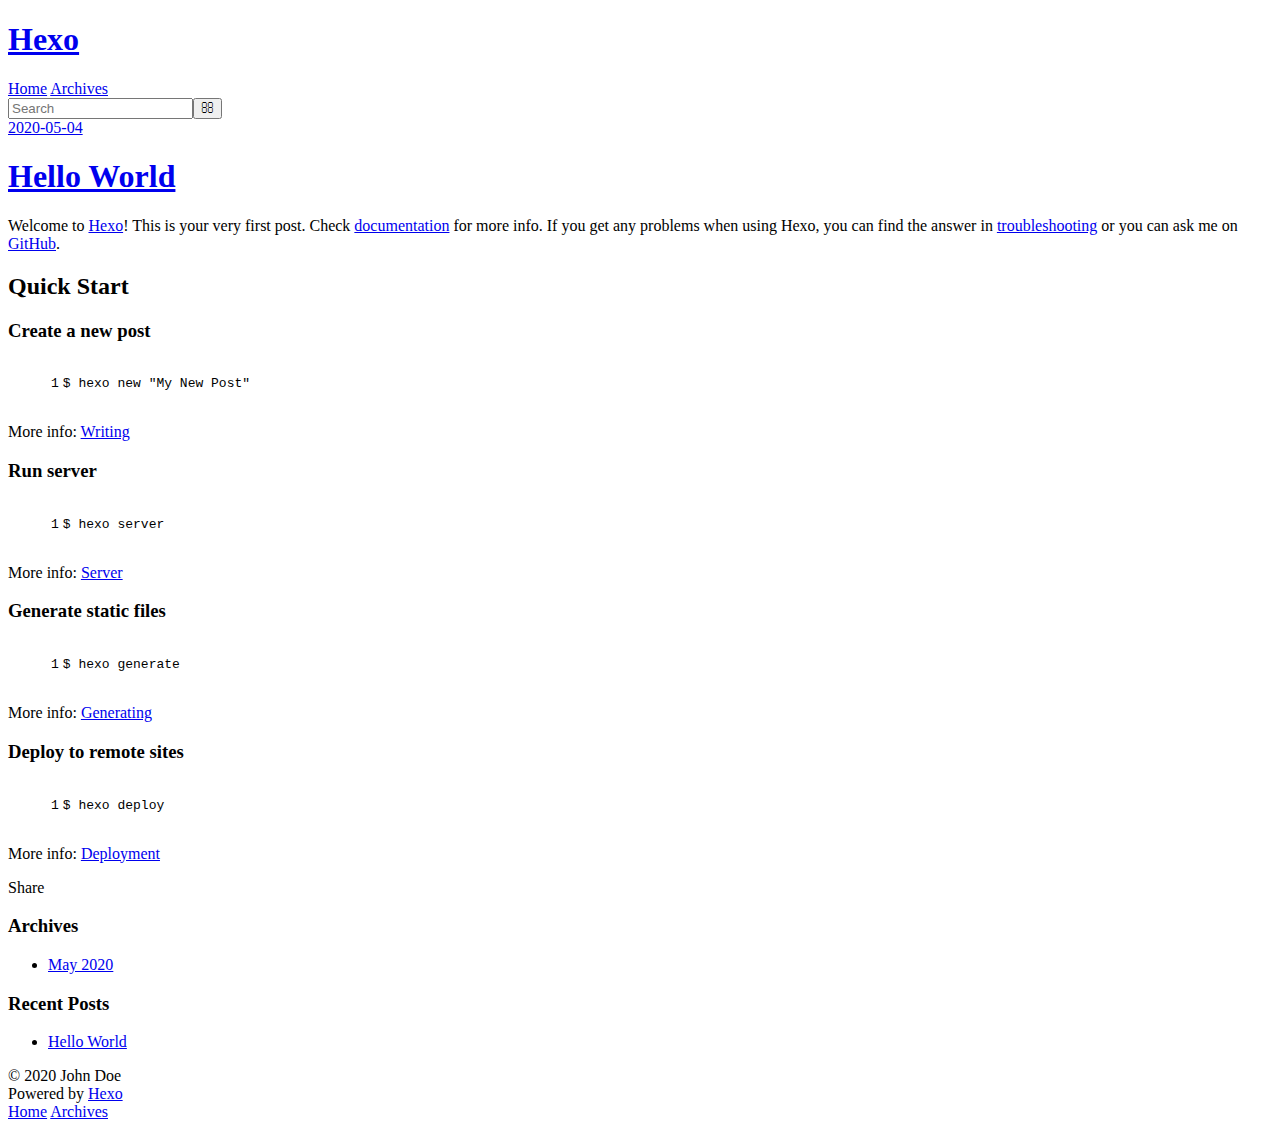
==== index.html @ 608beea0 "Site updated: 2020-05-06 12:07:20" ====
<!DOCTYPE html>
<html>
<head>
  <meta charset="utf-8">
  

  
  <title>Hexo</title>
  <meta name="viewport" content="width=device-width, initial-scale=1, maximum-scale=1">
  <meta property="og:type" content="website">
<meta property="og:title" content="Hexo">
<meta property="og:url" content="https://41089a003.github.io/index.html">
<meta property="og:site_name" content="Hexo">
<meta property="og:locale" content="en_US">
<meta property="article:author" content="John Doe">
<meta name="twitter:card" content="summary">
  
    <link rel="alternate" href="/41089a003.github.io/atom.xml" title="Hexo" type="application/atom+xml">
  
  
    <link rel="icon" href="/favicon.png">
  
  
    <link href="//fonts.googleapis.com/css?family=Source+Code+Pro" rel="stylesheet" type="text/css">
  
  
<link rel="stylesheet" href="/41089a003.github.io/css/style.css">

<meta name="generator" content="Hexo 4.2.0"></head>

<body>
  <div id="container">
    <div id="wrap">
      <header id="header">
  <div id="banner"></div>
  <div id="header-outer" class="outer">
    <div id="header-title" class="inner">
      <h1 id="logo-wrap">
        <a href="/41089a003.github.io/" id="logo">Hexo</a>
      </h1>
      
    </div>
    <div id="header-inner" class="inner">
      <nav id="main-nav">
        <a id="main-nav-toggle" class="nav-icon"></a>
        
          <a class="main-nav-link" href="/41089a003.github.io/">Home</a>
        
          <a class="main-nav-link" href="/41089a003.github.io/archives">Archives</a>
        
      </nav>
      <nav id="sub-nav">
        
          <a id="nav-rss-link" class="nav-icon" href="/41089a003.github.io/atom.xml" title="RSS Feed"></a>
        
        <a id="nav-search-btn" class="nav-icon" title="Search"></a>
      </nav>
      <div id="search-form-wrap">
        <form action="//google.com/search" method="get" accept-charset="UTF-8" class="search-form"><input type="search" name="q" class="search-form-input" placeholder="Search"><button type="submit" class="search-form-submit">&#xF002;</button><input type="hidden" name="sitesearch" value="https://41089a003.github.io"></form>
      </div>
    </div>
  </div>
</header>
      <div class="outer">
        <section id="main">
  
    <article id="post-hello-world" class="article article-type-post" itemscope itemprop="blogPost">
  <div class="article-meta">
    <a href="/41089a003.github.io/2020/05/04/hello-world/" class="article-date">
  <time datetime="2020-05-04T12:19:48.802Z" itemprop="datePublished">2020-05-04</time>
</a>
    
  </div>
  <div class="article-inner">
    
    
      <header class="article-header">
        
  
    <h1 itemprop="name">
      <a class="article-title" href="/41089a003.github.io/2020/05/04/hello-world/">Hello World</a>
    </h1>
  

      </header>
    
    <div class="article-entry" itemprop="articleBody">
      
        <p>Welcome to <a href="https://hexo.io/" target="_blank" rel="noopener">Hexo</a>! This is your very first post. Check <a href="https://hexo.io/docs/" target="_blank" rel="noopener">documentation</a> for more info. If you get any problems when using Hexo, you can find the answer in <a href="https://hexo.io/docs/troubleshooting.html" target="_blank" rel="noopener">troubleshooting</a> or you can ask me on <a href="https://github.com/hexojs/hexo/issues" target="_blank" rel="noopener">GitHub</a>.</p>
<h2 id="Quick-Start"><a href="#Quick-Start" class="headerlink" title="Quick Start"></a>Quick Start</h2><h3 id="Create-a-new-post"><a href="#Create-a-new-post" class="headerlink" title="Create a new post"></a>Create a new post</h3><figure class="highlight bash"><table><tr><td class="gutter"><pre><span class="line">1</span><br></pre></td><td class="code"><pre><span class="line">$ hexo new <span class="string">"My New Post"</span></span><br></pre></td></tr></table></figure>

<p>More info: <a href="https://hexo.io/docs/writing.html" target="_blank" rel="noopener">Writing</a></p>
<h3 id="Run-server"><a href="#Run-server" class="headerlink" title="Run server"></a>Run server</h3><figure class="highlight bash"><table><tr><td class="gutter"><pre><span class="line">1</span><br></pre></td><td class="code"><pre><span class="line">$ hexo server</span><br></pre></td></tr></table></figure>

<p>More info: <a href="https://hexo.io/docs/server.html" target="_blank" rel="noopener">Server</a></p>
<h3 id="Generate-static-files"><a href="#Generate-static-files" class="headerlink" title="Generate static files"></a>Generate static files</h3><figure class="highlight bash"><table><tr><td class="gutter"><pre><span class="line">1</span><br></pre></td><td class="code"><pre><span class="line">$ hexo generate</span><br></pre></td></tr></table></figure>

<p>More info: <a href="https://hexo.io/docs/generating.html" target="_blank" rel="noopener">Generating</a></p>
<h3 id="Deploy-to-remote-sites"><a href="#Deploy-to-remote-sites" class="headerlink" title="Deploy to remote sites"></a>Deploy to remote sites</h3><figure class="highlight bash"><table><tr><td class="gutter"><pre><span class="line">1</span><br></pre></td><td class="code"><pre><span class="line">$ hexo deploy</span><br></pre></td></tr></table></figure>

<p>More info: <a href="https://hexo.io/docs/one-command-deployment.html" target="_blank" rel="noopener">Deployment</a></p>

      
    </div>
    <footer class="article-footer">
      <a data-url="https://41089a003.github.io/2020/05/04/hello-world/" data-id="ck9sh13pc00006g3i4zrj9986" class="article-share-link">Share</a>
      
      
    </footer>
  </div>
  
</article>


  


</section>
        
          <aside id="sidebar">
  
    

  
    

  
    
  
    
  <div class="widget-wrap">
    <h3 class="widget-title">Archives</h3>
    <div class="widget">
      <ul class="archive-list"><li class="archive-list-item"><a class="archive-list-link" href="/41089a003.github.io/archives/2020/05/">May 2020</a></li></ul>
    </div>
  </div>


  
    
  <div class="widget-wrap">
    <h3 class="widget-title">Recent Posts</h3>
    <div class="widget">
      <ul>
        
          <li>
            <a href="/41089a003.github.io/2020/05/04/hello-world/">Hello World</a>
          </li>
        
      </ul>
    </div>
  </div>

  
</aside>
        
      </div>
      <footer id="footer">
  
  <div class="outer">
    <div id="footer-info" class="inner">
      &copy; 2020 John Doe<br>
      Powered by <a href="http://hexo.io/" target="_blank">Hexo</a>
    </div>
  </div>
</footer>
    </div>
    <nav id="mobile-nav">
  
    <a href="/41089a003.github.io/" class="mobile-nav-link">Home</a>
  
    <a href="/41089a003.github.io/archives" class="mobile-nav-link">Archives</a>
  
</nav>
    

<script src="//ajax.googleapis.com/ajax/libs/jquery/2.0.3/jquery.min.js"></script>


  
<link rel="stylesheet" href="/41089a003.github.io/fancybox/jquery.fancybox.css">

  
<script src="/41089a003.github.io/fancybox/jquery.fancybox.pack.js"></script>




<script src="/41089a003.github.io/js/script.js"></script>




  </div>
</body>
</html>
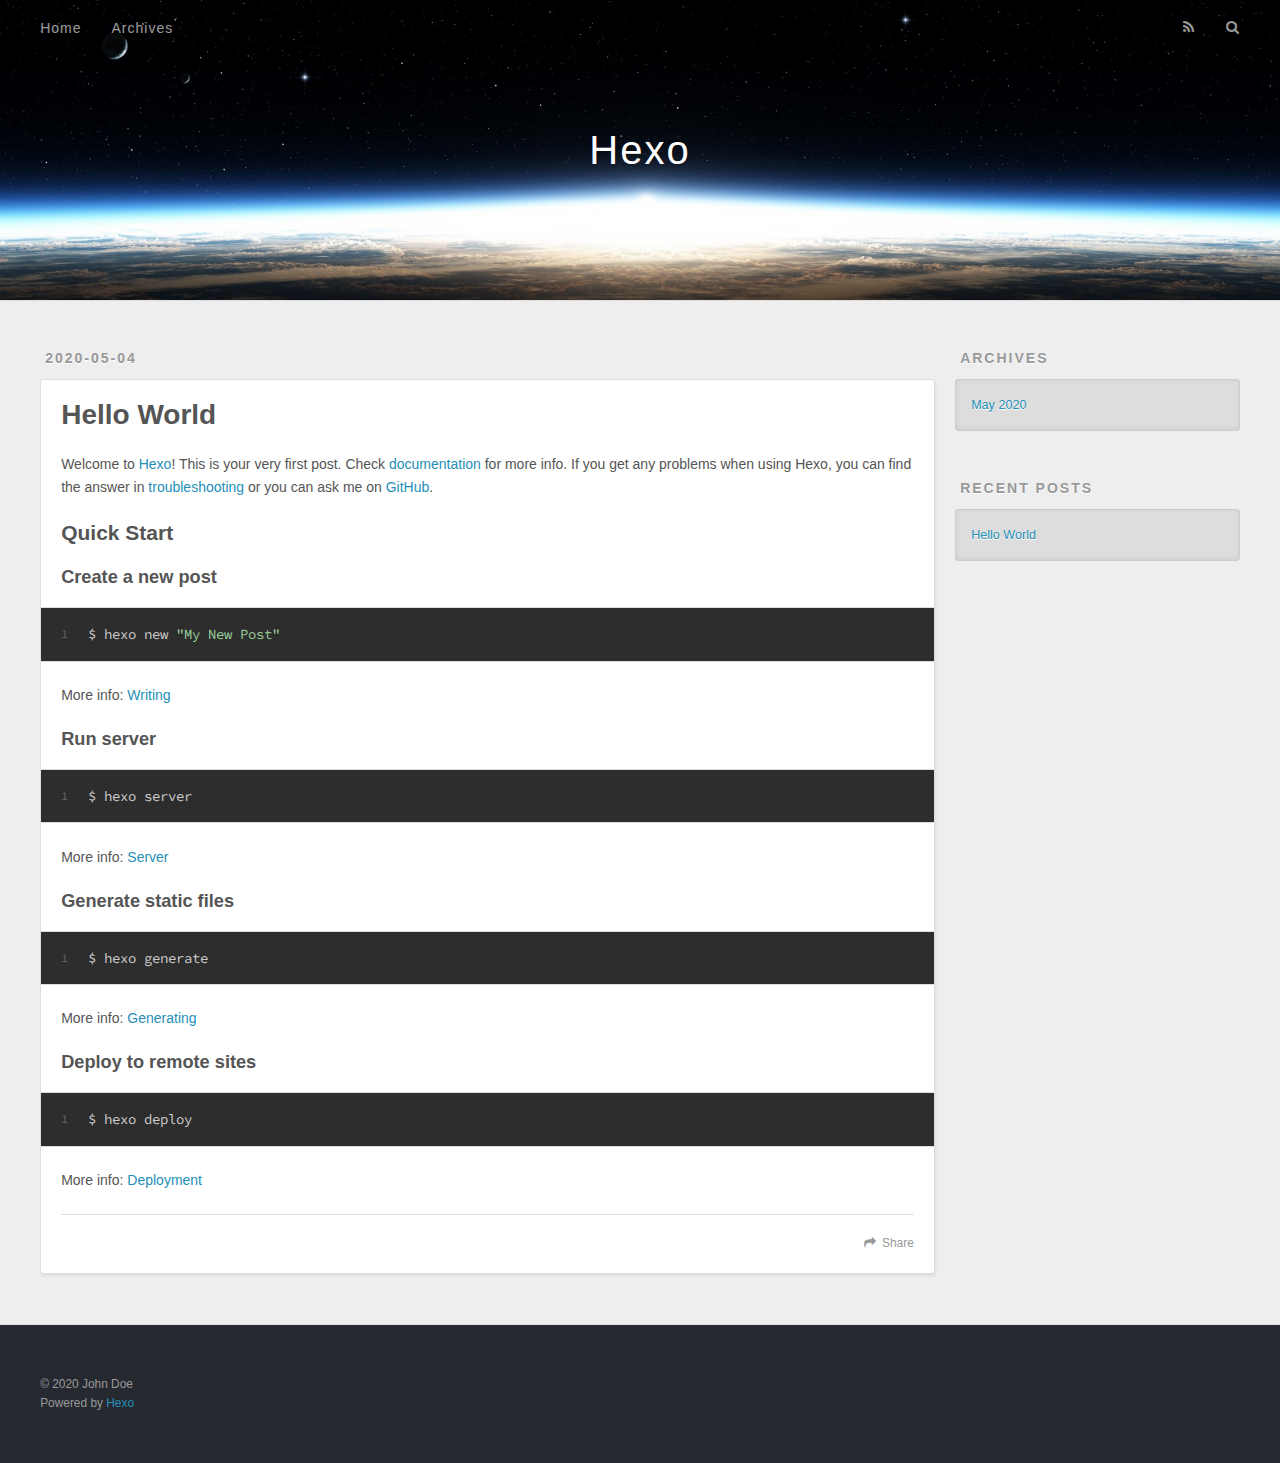
==== commit bdbd4011: "Site updated: 2020-05-06 16:25:17" ====
--- a/index.html
+++ b/index.html
@@ -9,13 +9,13 @@
   <meta name="viewport" content="width=device-width, initial-scale=1, maximum-scale=1">
   <meta property="og:type" content="website">
 <meta property="og:title" content="Hexo">
-<meta property="og:url" content="https://41089a003.github.io/index.html">
+<meta property="og:url" content="https://github.com/41089a003/41089a003.github.io/index.html">
 <meta property="og:site_name" content="Hexo">
 <meta property="og:locale" content="en_US">
 <meta property="article:author" content="John Doe">
 <meta name="twitter:card" content="summary">
   
-    <link rel="alternate" href="/41089a003.github.io/atom.xml" title="Hexo" type="application/atom+xml">
+    <link rel="alternate" href="/atom.xml" title="Hexo" type="application/atom+xml">
   
   
     <link rel="icon" href="/favicon.png">
@@ -24,7 +24,7 @@
     <link href="//fonts.googleapis.com/css?family=Source+Code+Pro" rel="stylesheet" type="text/css">
   
   
-<link rel="stylesheet" href="/41089a003.github.io/css/style.css">
+<link rel="stylesheet" href="/css/style.css">
 
 <meta name="generator" content="Hexo 4.2.0"></head>
 
@@ -36,7 +36,7 @@
   <div id="header-outer" class="outer">
     <div id="header-title" class="inner">
       <h1 id="logo-wrap">
-        <a href="/41089a003.github.io/" id="logo">Hexo</a>
+        <a href="/" id="logo">Hexo</a>
       </h1>
       
     </div>
@@ -44,19 +44,19 @@
       <nav id="main-nav">
         <a id="main-nav-toggle" class="nav-icon"></a>
         
-          <a class="main-nav-link" href="/41089a003.github.io/">Home</a>
+          <a class="main-nav-link" href="/">Home</a>
         
-          <a class="main-nav-link" href="/41089a003.github.io/archives">Archives</a>
+          <a class="main-nav-link" href="/archives">Archives</a>
         
       </nav>
       <nav id="sub-nav">
         
-          <a id="nav-rss-link" class="nav-icon" href="/41089a003.github.io/atom.xml" title="RSS Feed"></a>
+          <a id="nav-rss-link" class="nav-icon" href="/atom.xml" title="RSS Feed"></a>
         
         <a id="nav-search-btn" class="nav-icon" title="Search"></a>
       </nav>
       <div id="search-form-wrap">
-        <form action="//google.com/search" method="get" accept-charset="UTF-8" class="search-form"><input type="search" name="q" class="search-form-input" placeholder="Search"><button type="submit" class="search-form-submit">&#xF002;</button><input type="hidden" name="sitesearch" value="https://41089a003.github.io"></form>
+        <form action="//google.com/search" method="get" accept-charset="UTF-8" class="search-form"><input type="search" name="q" class="search-form-input" placeholder="Search"><button type="submit" class="search-form-submit">&#xF002;</button><input type="hidden" name="sitesearch" value="https://github.com/41089a003/41089a003.github.io"></form>
       </div>
     </div>
   </div>
@@ -66,7 +66,7 @@
   
     <article id="post-hello-world" class="article article-type-post" itemscope itemprop="blogPost">
   <div class="article-meta">
-    <a href="/41089a003.github.io/2020/05/04/hello-world/" class="article-date">
+    <a href="/2020/05/04/hello-world/" class="article-date">
   <time datetime="2020-05-04T12:19:48.802Z" itemprop="datePublished">2020-05-04</time>
 </a>
     
@@ -78,7 +78,7 @@
         
   
     <h1 itemprop="name">
-      <a class="article-title" href="/41089a003.github.io/2020/05/04/hello-world/">Hello World</a>
+      <a class="article-title" href="/2020/05/04/hello-world/">Hello World</a>
     </h1>
   
 
@@ -86,7 +86,7 @@
     
     <div class="article-entry" itemprop="articleBody">
       
-        <p>Welcome to <a href="https://hexo.io/" target="_blank" rel="noopener">Hexo</a>! This is your very first post. Check <a href="https://hexo.io/docs/" target="_blank" rel="noopener">documentation</a> for more info. If you get any problems when using Hexo, you can find the answer in <a href="https://hexo.io/docs/troubleshooting.html" target="_blank" rel="noopener">troubleshooting</a> or you can ask me on <a href="https://github.com/hexojs/hexo/issues" target="_blank" rel="noopener">GitHub</a>.</p>
+        <p>Welcome to <a href="https://hexo.io/" target="_blank" rel="noopener">Hexo</a>! This is your very first post. Check <a href="https://hexo.io/docs/" target="_blank" rel="noopener">documentation</a> for more info. If you get any problems when using Hexo, you can find the answer in <a href="https://hexo.io/docs/troubleshooting.html" target="_blank" rel="noopener">troubleshooting</a> or you can ask me on <a href="https://github.com/hexojs/hexo/issues">GitHub</a>.</p>
 <h2 id="Quick-Start"><a href="#Quick-Start" class="headerlink" title="Quick Start"></a>Quick Start</h2><h3 id="Create-a-new-post"><a href="#Create-a-new-post" class="headerlink" title="Create a new post"></a>Create a new post</h3><figure class="highlight bash"><table><tr><td class="gutter"><pre><span class="line">1</span><br></pre></td><td class="code"><pre><span class="line">$ hexo new <span class="string">"My New Post"</span></span><br></pre></td></tr></table></figure>
 
 <p>More info: <a href="https://hexo.io/docs/writing.html" target="_blank" rel="noopener">Writing</a></p>
@@ -103,7 +103,7 @@
       
     </div>
     <footer class="article-footer">
-      <a data-url="https://41089a003.github.io/2020/05/04/hello-world/" data-id="ck9sh13pc00006g3i4zrj9986" class="article-share-link">Share</a>
+      <a data-url="https://github.com/41089a003/41089a003.github.io/2020/05/04/hello-world/" data-id="ck9v2tfj300008m3ihpa9cgq9" class="article-share-link">Share</a>
       
       
     </footer>
@@ -131,7 +131,7 @@
   <div class="widget-wrap">
     <h3 class="widget-title">Archives</h3>
     <div class="widget">
-      <ul class="archive-list"><li class="archive-list-item"><a class="archive-list-link" href="/41089a003.github.io/archives/2020/05/">May 2020</a></li></ul>
+      <ul class="archive-list"><li class="archive-list-item"><a class="archive-list-link" href="/archives/2020/05/">May 2020</a></li></ul>
     </div>
   </div>
 
@@ -144,7 +144,7 @@
       <ul>
         
           <li>
-            <a href="/41089a003.github.io/2020/05/04/hello-world/">Hello World</a>
+            <a href="/2020/05/04/hello-world/">Hello World</a>
           </li>
         
       </ul>
@@ -167,9 +167,9 @@
     </div>
     <nav id="mobile-nav">
   
-    <a href="/41089a003.github.io/" class="mobile-nav-link">Home</a>
+    <a href="/" class="mobile-nav-link">Home</a>
   
-    <a href="/41089a003.github.io/archives" class="mobile-nav-link">Archives</a>
+    <a href="/archives" class="mobile-nav-link">Archives</a>
   
 </nav>
     
@@ -178,15 +178,15 @@
 
 
   
-<link rel="stylesheet" href="/41089a003.github.io/fancybox/jquery.fancybox.css">
+<link rel="stylesheet" href="/fancybox/jquery.fancybox.css">
 
   
-<script src="/41089a003.github.io/fancybox/jquery.fancybox.pack.js"></script>
+<script src="/fancybox/jquery.fancybox.pack.js"></script>
 
 
 
 
-<script src="/41089a003.github.io/js/script.js"></script>
+<script src="/js/script.js"></script>
 
 
 
--- a/css/style.css
+++ b/css/style.css
@@ -0,0 +1,1374 @@
+body {
+  width: 100%;
+}
+body:before,
+body:after {
+  content: "";
+  display: table;
+}
+body:after {
+  clear: both;
+}
+html,
+body,
+div,
+span,
+applet,
+object,
+iframe,
+h1,
+h2,
+h3,
+h4,
+h5,
+h6,
+p,
+blockquote,
+pre,
+a,
+abbr,
+acronym,
+address,
+big,
+cite,
+code,
+del,
+dfn,
+em,
+img,
+ins,
+kbd,
+q,
+s,
+samp,
+small,
+strike,
+strong,
+sub,
+sup,
+tt,
+var,
+dl,
+dt,
+dd,
+ol,
+ul,
+li,
+fieldset,
+form,
+label,
+legend,
+table,
+caption,
+tbody,
+tfoot,
+thead,
+tr,
+th,
+td {
+  margin: 0;
+  padding: 0;
+  border: 0;
+  outline: 0;
+  font-weight: inherit;
+  font-style: inherit;
+  font-family: inherit;
+  font-size: 100%;
+  vertical-align: baseline;
+}
+body {
+  line-height: 1;
+  color: #000;
+  background: #fff;
+}
+ol,
+ul {
+  list-style: none;
+}
+table {
+  border-collapse: separate;
+  border-spacing: 0;
+  vertical-align: middle;
+}
+caption,
+th,
+td {
+  text-align: left;
+  font-weight: normal;
+  vertical-align: middle;
+}
+a img {
+  border: none;
+}
+input,
+button {
+  margin: 0;
+  padding: 0;
+}
+input::-moz-focus-inner,
+button::-moz-focus-inner {
+  border: 0;
+  padding: 0;
+}
+@font-face {
+  font-family: FontAwesome;
+  font-style: normal;
+  font-weight: normal;
+  src: url("fonts/fontawesome-webfont.eot?v=#4.0.3");
+  src: url("fonts/fontawesome-webfont.eot?#iefix&v=#4.0.3") format("embedded-opentype"), url("fonts/fontawesome-webfont.woff?v=#4.0.3") format("woff"), url("fonts/fontawesome-webfont.ttf?v=#4.0.3") format("truetype"), url("fonts/fontawesome-webfont.svg#fontawesomeregular?v=#4.0.3") format("svg");
+}
+html,
+body,
+#container {
+  height: 100%;
+}
+body {
+  background: #eee;
+  font: 14px -apple-system, BlinkMacSystemFont, "Segoe UI", "Roboto", "Oxygen", "Ubuntu", "Cantarell", "Fira Sans", "Droid Sans", "Helvetica Neue", sans-serif;
+  -webkit-text-size-adjust: 100%;
+}
+.outer {
+  max-width: 1220px;
+  margin: 0 auto;
+  padding: 0 20px;
+}
+.outer:before,
+.outer:after {
+  content: "";
+  display: table;
+}
+.outer:after {
+  clear: both;
+}
+.inner {
+  display: inline;
+  float: left;
+  width: 98.33333333333333%;
+  margin: 0 0.833333333333333%;
+}
+.left,
+.alignleft {
+  float: left;
+}
+.right,
+.alignright {
+  float: right;
+}
+.clear {
+  clear: both;
+}
+#container {
+  position: relative;
+}
+.mobile-nav-on {
+  overflow: hidden;
+}
+#wrap {
+  height: 100%;
+  width: 100%;
+  position: absolute;
+  top: 0;
+  left: 0;
+  -webkit-transition: 0.2s ease-out;
+  -moz-transition: 0.2s ease-out;
+  -ms-transition: 0.2s ease-out;
+  transition: 0.2s ease-out;
+  z-index: 1;
+  background: #eee;
+}
+.mobile-nav-on #wrap {
+  left: 280px;
+}
+@media screen and (min-width: 768px) {
+  #main {
+    display: inline;
+    float: left;
+    width: 73.33333333333333%;
+    margin: 0 0.833333333333333%;
+  }
+}
+.article-date,
+.article-category-link,
+.archive-year,
+.widget-title {
+  text-decoration: none;
+  text-transform: uppercase;
+  letter-spacing: 2px;
+  color: #999;
+  margin-bottom: 1em;
+  margin-left: 5px;
+  line-height: 1em;
+  text-shadow: 0 1px #fff;
+  font-weight: bold;
+}
+.article-inner,
+.archive-article-inner {
+  background: #fff;
+  -webkit-box-shadow: 1px 2px 3px #ddd;
+  box-shadow: 1px 2px 3px #ddd;
+  border: 1px solid #ddd;
+  border-radius: 3px;
+}
+.article-entry h1,
+.widget h1 {
+  font-size: 2em;
+}
+.article-entry h2,
+.widget h2 {
+  font-size: 1.5em;
+}
+.article-entry h3,
+.widget h3 {
+  font-size: 1.3em;
+}
+.article-entry h4,
+.widget h4 {
+  font-size: 1.2em;
+}
+.article-entry h5,
+.widget h5 {
+  font-size: 1em;
+}
+.article-entry h6,
+.widget h6 {
+  font-size: 1em;
+  color: #999;
+}
+.article-entry hr,
+.widget hr {
+  border: 1px dashed #ddd;
+}
+.article-entry strong,
+.widget strong {
+  font-weight: bold;
+}
+.article-entry em,
+.widget em,
+.article-entry cite,
+.widget cite {
+  font-style: italic;
+}
+.article-entry sup,
+.widget sup,
+.article-entry sub,
+.widget sub {
+  font-size: 0.75em;
+  line-height: 0;
+  position: relative;
+  vertical-align: baseline;
+}
+.article-entry sup,
+.widget sup {
+  top: -0.5em;
+}
+.article-entry sub,
+.widget sub {
+  bottom: -0.2em;
+}
+.article-entry small,
+.widget small {
+  font-size: 0.85em;
+}
+.article-entry acronym,
+.widget acronym,
+.article-entry abbr,
+.widget abbr {
+  border-bottom: 1px dotted;
+}
+.article-entry ul,
+.widget ul,
+.article-entry ol,
+.widget ol,
+.article-entry dl,
+.widget dl {
+  margin: 0 20px;
+  line-height: 1.6em;
+}
+.article-entry ul ul,
+.widget ul ul,
+.article-entry ol ul,
+.widget ol ul,
+.article-entry ul ol,
+.widget ul ol,
+.article-entry ol ol,
+.widget ol ol {
+  margin-top: 0;
+  margin-bottom: 0;
+}
+.article-entry ul,
+.widget ul {
+  list-style: disc;
+}
+.article-entry ol,
+.widget ol {
+  list-style: decimal;
+}
+.article-entry dt,
+.widget dt {
+  font-weight: bold;
+}
+#header {
+  height: 300px;
+  position: relative;
+  border-bottom: 1px solid #ddd;
+}
+#header:before,
+#header:after {
+  content: "";
+  position: absolute;
+  left: 0;
+  right: 0;
+  height: 40px;
+}
+#header:before {
+  top: 0;
+  background: -webkit-linear-gradient(rgba(0,0,0,0.2), transparent);
+  background: -moz-linear-gradient(rgba(0,0,0,0.2), transparent);
+  background: -ms-linear-gradient(rgba(0,0,0,0.2), transparent);
+  background: linear-gradient(rgba(0,0,0,0.2), transparent);
+}
+#header:after {
+  bottom: 0;
+  background: -webkit-linear-gradient(transparent, rgba(0,0,0,0.2));
+  background: -moz-linear-gradient(transparent, rgba(0,0,0,0.2));
+  background: -ms-linear-gradient(transparent, rgba(0,0,0,0.2));
+  background: linear-gradient(transparent, rgba(0,0,0,0.2));
+}
+#header-outer {
+  height: 100%;
+  position: relative;
+}
+#header-inner {
+  position: relative;
+  overflow: hidden;
+}
+#banner {
+  position: absolute;
+  top: 0;
+  left: 0;
+  width: 100%;
+  height: 100%;
+  background: url("images/banner.jpg") center #000;
+  -webkit-background-size: cover;
+  -moz-background-size: cover;
+  background-size: cover;
+  z-index: -1;
+}
+#header-title {
+  text-align: center;
+  height: 40px;
+  position: absolute;
+  top: 50%;
+  left: 0;
+  margin-top: -20px;
+}
+#logo,
+#subtitle {
+  text-decoration: none;
+  color: #fff;
+  font-weight: 300;
+  text-shadow: 0 1px 4px rgba(0,0,0,0.3);
+}
+#logo {
+  font-size: 40px;
+  line-height: 40px;
+  letter-spacing: 2px;
+}
+#subtitle {
+  font-size: 16px;
+  line-height: 16px;
+  letter-spacing: 1px;
+}
+#subtitle-wrap {
+  margin-top: 16px;
+}
+#main-nav {
+  float: left;
+  margin-left: -15px;
+}
+.nav-icon,
+.main-nav-link {
+  float: left;
+  color: #fff;
+  opacity: 0.6;
+  text-decoration: none;
+  text-shadow: 0 1px rgba(0,0,0,0.2);
+  -webkit-transition: opacity 0.2s;
+  -moz-transition: opacity 0.2s;
+  -ms-transition: opacity 0.2s;
+  transition: opacity 0.2s;
+  display: block;
+  padding: 20px 15px;
+}
+.nav-icon:hover,
+.main-nav-link:hover {
+  opacity: 1;
+}
+.nav-icon {
+  font-family: FontAwesome;
+  text-align: center;
+  font-size: 14px;
+  width: 14px;
+  height: 14px;
+  padding: 20px 15px;
+  position: relative;
+  cursor: pointer;
+}
+.main-nav-link {
+  font-weight: 300;
+  letter-spacing: 1px;
+}
+@media screen and (max-width: 479px) {
+  .main-nav-link {
+    display: none;
+  }
+}
+#main-nav-toggle {
+  display: none;
+}
+#main-nav-toggle:before {
+  content: "\f0c9";
+}
+@media screen and (max-width: 479px) {
+  #main-nav-toggle {
+    display: block;
+  }
+}
+#sub-nav {
+  float: right;
+  margin-right: -15px;
+}
+#nav-rss-link:before {
+  content: "\f09e";
+}
+#nav-search-btn:before {
+  content: "\f002";
+}
+#search-form-wrap {
+  position: absolute;
+  top: 15px;
+  width: 150px;
+  height: 30px;
+  right: -150px;
+  opacity: 0;
+  -webkit-transition: 0.2s ease-out;
+  -moz-transition: 0.2s ease-out;
+  -ms-transition: 0.2s ease-out;
+  transition: 0.2s ease-out;
+}
+#search-form-wrap.on {
+  opacity: 1;
+  right: 0;
+}
+@media screen and (max-width: 479px) {
+  #search-form-wrap {
+    width: 100%;
+    right: -100%;
+  }
+}
+.search-form {
+  position: absolute;
+  top: 0;
+  left: 0;
+  right: 0;
+  background: #fff;
+  padding: 5px 15px;
+  border-radius: 15px;
+  -webkit-box-shadow: 0 0 10px rgba(0,0,0,0.3);
+  box-shadow: 0 0 10px rgba(0,0,0,0.3);
+}
+.search-form-input {
+  border: none;
+  background: none;
+  color: #555;
+  width: 100%;
+  font: 13px -apple-system, BlinkMacSystemFont, "Segoe UI", "Roboto", "Oxygen", "Ubuntu", "Cantarell", "Fira Sans", "Droid Sans", "Helvetica Neue", sans-serif;
+  outline: none;
+}
+.search-form-input::-webkit-search-results-decoration,
+.search-form-input::-webkit-search-cancel-button {
+  -webkit-appearance: none;
+}
+.search-form-submit {
+  position: absolute;
+  top: 50%;
+  right: 10px;
+  margin-top: -7px;
+  font: 13px FontAwesome;
+  border: none;
+  background: none;
+  color: #bbb;
+  cursor: pointer;
+}
+.search-form-submit:hover,
+.search-form-submit:focus {
+  color: #777;
+}
+.article {
+  margin: 50px 0;
+}
+.article-inner {
+  overflow: hidden;
+}
+.article-meta:before,
+.article-meta:after {
+  content: "";
+  display: table;
+}
+.article-meta:after {
+  clear: both;
+}
+.article-date {
+  float: left;
+}
+.article-category {
+  float: left;
+  line-height: 1em;
+  color: #ccc;
+  text-shadow: 0 1px #fff;
+  margin-left: 8px;
+}
+.article-category:before {
+  content: "\2022";
+}
+.article-category-link {
+  margin: 0 12px 1em;
+}
+.article-header {
+  padding: 20px 20px 0;
+}
+.article-title {
+  text-decoration: none;
+  font-size: 2em;
+  font-weight: bold;
+  color: #555;
+  line-height: 1.1em;
+  -webkit-transition: color 0.2s;
+  -moz-transition: color 0.2s;
+  -ms-transition: color 0.2s;
+  transition: color 0.2s;
+}
+a.article-title:hover {
+  color: #258fb8;
+}
+.article-entry {
+  color: #555;
+  padding: 0 20px;
+}
+.article-entry:before,
+.article-entry:after {
+  content: "";
+  display: table;
+}
+.article-entry:after {
+  clear: both;
+}
+.article-entry p,
+.article-entry table {
+  line-height: 1.6em;
+  margin: 1.6em 0;
+}
+.article-entry h1,
+.article-entry h2,
+.article-entry h3,
+.article-entry h4,
+.article-entry h5,
+.article-entry h6 {
+  font-weight: bold;
+}
+.article-entry h1,
+.article-entry h2,
+.article-entry h3,
+.article-entry h4,
+.article-entry h5,
+.article-entry h6 {
+  line-height: 1.1em;
+  margin: 1.1em 0;
+}
+.article-entry a {
+  color: #258fb8;
+  text-decoration: none;
+}
+.article-entry a:hover {
+  text-decoration: underline;
+}
+.article-entry ul,
+.article-entry ol,
+.article-entry dl {
+  margin-top: 1.6em;
+  margin-bottom: 1.6em;
+}
+.article-entry img,
+.article-entry video {
+  max-width: 100%;
+  height: auto;
+  display: block;
+  margin: auto;
+}
+.article-entry iframe {
+  border: none;
+}
+.article-entry table {
+  width: 100%;
+  border-collapse: collapse;
+  border-spacing: 0;
+}
+.article-entry th {
+  font-weight: bold;
+  border-bottom: 3px solid #ddd;
+  padding-bottom: 0.5em;
+}
+.article-entry td {
+  border-bottom: 1px solid #ddd;
+  padding: 10px 0;
+}
+.article-entry blockquote {
+  font-family: Georgia, "Times New Roman", serif;
+  font-size: 1.4em;
+  margin: 1.6em 20px;
+  text-align: center;
+}
+.article-entry blockquote footer {
+  font-size: 14px;
+  margin: 1.6em 0;
+  font-family: -apple-system, BlinkMacSystemFont, "Segoe UI", "Roboto", "Oxygen", "Ubuntu", "Cantarell", "Fira Sans", "Droid Sans", "Helvetica Neue", sans-serif;
+}
+.article-entry blockquote footer cite:before {
+  content: "—";
+  padding: 0 0.5em;
+}
+.article-entry .pullquote {
+  text-align: left;
+  width: 45%;
+  margin: 0;
+}
+.article-entry .pullquote.left {
+  margin-left: 0.5em;
+  margin-right: 1em;
+}
+.article-entry .pullquote.right {
+  margin-right: 0.5em;
+  margin-left: 1em;
+}
+.article-entry .caption {
+  color: #999;
+  display: block;
+  font-size: 0.9em;
+  margin-top: 0.5em;
+  position: relative;
+  text-align: center;
+}
+.article-entry .video-container {
+  position: relative;
+  padding-top: 56.25%;
+  height: 0;
+  overflow: hidden;
+}
+.article-entry .video-container iframe,
+.article-entry .video-container object,
+.article-entry .video-container embed {
+  position: absolute;
+  top: 0;
+  left: 0;
+  width: 100%;
+  height: 100%;
+  margin-top: 0;
+}
+.article-more-link a {
+  display: inline-block;
+  line-height: 1em;
+  padding: 6px 15px;
+  border-radius: 15px;
+  background: #eee;
+  color: #999;
+  text-shadow: 0 1px #fff;
+  text-decoration: none;
+}
+.article-more-link a:hover {
+  background: #258fb8;
+  color: #fff;
+  text-decoration: none;
+  text-shadow: 0 1px #1e7293;
+}
+.article-footer {
+  font-size: 0.85em;
+  line-height: 1.6em;
+  border-top: 1px solid #ddd;
+  padding-top: 1.6em;
+  margin: 0 20px 20px;
+}
+.article-footer:before,
+.article-footer:after {
+  content: "";
+  display: table;
+}
+.article-footer:after {
+  clear: both;
+}
+.article-footer a {
+  color: #999;
+  text-decoration: none;
+}
+.article-footer a:hover {
+  color: #555;
+}
+.article-tag-list-item {
+  float: left;
+  margin-right: 10px;
+}
+.article-tag-list-link:before {
+  content: "#";
+}
+.article-comment-link {
+  float: right;
+}
+.article-comment-link:before {
+  content: "\f075";
+  font-family: FontAwesome;
+  padding-right: 8px;
+}
+.article-share-link {
+  cursor: pointer;
+  float: right;
+  margin-left: 20px;
+}
+.article-share-link:before {
+  content: "\f064";
+  font-family: FontAwesome;
+  padding-right: 6px;
+}
+#article-nav {
+  position: relative;
+}
+#article-nav:before,
+#article-nav:after {
+  content: "";
+  display: table;
+}
+#article-nav:after {
+  clear: both;
+}
+@media screen and (min-width: 768px) {
+  #article-nav {
+    margin: 50px 0;
+  }
+  #article-nav:before {
+    width: 8px;
+    height: 8px;
+    position: absolute;
+    top: 50%;
+    left: 50%;
+    margin-top: -4px;
+    margin-left: -4px;
+    content: "";
+    border-radius: 50%;
+    background: #ddd;
+    -webkit-box-shadow: 0 1px 2px #fff;
+    box-shadow: 0 1px 2px #fff;
+  }
+}
+.article-nav-link-wrap {
+  text-decoration: none;
+  text-shadow: 0 1px #fff;
+  color: #999;
+  -webkit-box-sizing: border-box;
+  -moz-box-sizing: border-box;
+  box-sizing: border-box;
+  margin-top: 50px;
+  text-align: center;
+  display: block;
+}
+.article-nav-link-wrap:hover {
+  color: #555;
+}
+@media screen and (min-width: 768px) {
+  .article-nav-link-wrap {
+    width: 50%;
+    margin-top: 0;
+  }
+}
+@media screen and (min-width: 768px) {
+  #article-nav-newer {
+    float: left;
+    text-align: right;
+    padding-right: 20px;
+  }
+}
+@media screen and (min-width: 768px) {
+  #article-nav-older {
+    float: right;
+    text-align: left;
+    padding-left: 20px;
+  }
+}
+.article-nav-caption {
+  text-transform: uppercase;
+  letter-spacing: 2px;
+  color: #ddd;
+  line-height: 1em;
+  font-weight: bold;
+}
+#article-nav-newer .article-nav-caption {
+  margin-right: -2px;
+}
+.article-nav-title {
+  font-size: 0.85em;
+  line-height: 1.6em;
+  margin-top: 0.5em;
+}
+.article-share-box {
+  position: absolute;
+  display: none;
+  background: #fff;
+  -webkit-box-shadow: 1px 2px 10px rgba(0,0,0,0.2);
+  box-shadow: 1px 2px 10px rgba(0,0,0,0.2);
+  border-radius: 3px;
+  margin-left: -145px;
+  overflow: hidden;
+  z-index: 1;
+}
+.article-share-box.on {
+  display: block;
+}
+.article-share-input {
+  width: 100%;
+  background: none;
+  -webkit-box-sizing: border-box;
+  -moz-box-sizing: border-box;
+  box-sizing: border-box;
+  font: 14px -apple-system, BlinkMacSystemFont, "Segoe UI", "Roboto", "Oxygen", "Ubuntu", "Cantarell", "Fira Sans", "Droid Sans", "Helvetica Neue", sans-serif;
+  padding: 0 15px;
+  color: #555;
+  outline: none;
+  border: 1px solid #ddd;
+  border-radius: 3px 3px 0 0;
+  height: 36px;
+  line-height: 36px;
+}
+.article-share-links {
+  background: #eee;
+}
+.article-share-links:before,
+.article-share-links:after {
+  content: "";
+  display: table;
+}
+.article-share-links:after {
+  clear: both;
+}
+.article-share-twitter,
+.article-share-facebook,
+.article-share-pinterest,
+.article-share-google {
+  width: 50px;
+  height: 36px;
+  display: block;
+  float: left;
+  position: relative;
+  color: #999;
+  text-shadow: 0 1px #fff;
+}
+.article-share-twitter:before,
+.article-share-facebook:before,
+.article-share-pinterest:before,
+.article-share-google:before {
+  font-size: 20px;
+  font-family: FontAwesome;
+  width: 20px;
+  height: 20px;
+  position: absolute;
+  top: 50%;
+  left: 50%;
+  margin-top: -10px;
+  margin-left: -10px;
+  text-align: center;
+}
+.article-share-twitter:hover,
+.article-share-facebook:hover,
+.article-share-pinterest:hover,
+.article-share-google:hover {
+  color: #fff;
+}
+.article-share-twitter:before {
+  content: "\f099";
+}
+.article-share-twitter:hover {
+  background: #00aced;
+  text-shadow: 0 1px #008abe;
+}
+.article-share-facebook:before {
+  content: "\f09a";
+}
+.article-share-facebook:hover {
+  background: #3b5998;
+  text-shadow: 0 1px #2f477a;
+}
+.article-share-pinterest:before {
+  content: "\f0d2";
+}
+.article-share-pinterest:hover {
+  background: #cb2027;
+  text-shadow: 0 1px #a21a1f;
+}
+.article-share-google:before {
+  content: "\f0d5";
+}
+.article-share-google:hover {
+  background: #dd4b39;
+  text-shadow: 0 1px #be3221;
+}
+.article-gallery {
+  background: #000;
+  position: relative;
+}
+.article-gallery-photos {
+  position: relative;
+  overflow: hidden;
+}
+.article-gallery-img {
+  display: none;
+  max-width: 100%;
+}
+.article-gallery-img:first-child {
+  display: block;
+}
+.article-gallery-img.loaded {
+  position: absolute;
+  display: block;
+}
+.article-gallery-img img {
+  display: block;
+  max-width: 100%;
+  margin: 0 auto;
+}
+#comments {
+  background: #fff;
+  -webkit-box-shadow: 1px 2px 3px #ddd;
+  box-shadow: 1px 2px 3px #ddd;
+  padding: 20px;
+  border: 1px solid #ddd;
+  border-radius: 3px;
+  margin: 50px 0;
+}
+#comments a {
+  color: #258fb8;
+}
+.archives-wrap {
+  margin: 50px 0;
+}
+.archives:before,
+.archives:after {
+  content: "";
+  display: table;
+}
+.archives:after {
+  clear: both;
+}
+.archive-year-wrap {
+  margin-bottom: 1em;
+}
+.archives {
+  -webkit-column-gap: 10px;
+  -moz-column-gap: 10px;
+  column-gap: 10px;
+}
+@media screen and (min-width: 480px) and (max-width: 767px) {
+  .archives {
+    -webkit-column-count: 2;
+    -moz-column-count: 2;
+    column-count: 2;
+  }
+}
+@media screen and (min-width: 768px) {
+  .archives {
+    -webkit-column-count: 3;
+    -moz-column-count: 3;
+    column-count: 3;
+  }
+}
+.archive-article {
+  -webkit-column-break-inside: avoid;
+  page-break-inside: avoid;
+  overflow: hidden;
+  break-inside: avoid-column;
+}
+.archive-article-inner {
+  padding: 10px;
+  margin-bottom: 15px;
+}
+.archive-article-title {
+  text-decoration: none;
+  font-weight: bold;
+  color: #555;
+  -webkit-transition: color 0.2s;
+  -moz-transition: color 0.2s;
+  -ms-transition: color 0.2s;
+  transition: color 0.2s;
+  line-height: 1.6em;
+}
+.archive-article-title:hover {
+  color: #258fb8;
+}
+.archive-article-footer {
+  margin-top: 1em;
+}
+.archive-article-date {
+  color: #999;
+  text-decoration: none;
+  font-size: 0.85em;
+  line-height: 1em;
+  margin-bottom: 0.5em;
+  display: block;
+}
+#page-nav {
+  margin: 50px auto;
+  background: #fff;
+  -webkit-box-shadow: 1px 2px 3px #ddd;
+  box-shadow: 1px 2px 3px #ddd;
+  border: 1px solid #ddd;
+  border-radius: 3px;
+  text-align: center;
+  color: #999;
+  overflow: hidden;
+}
+#page-nav:before,
+#page-nav:after {
+  content: "";
+  display: table;
+}
+#page-nav:after {
+  clear: both;
+}
+#page-nav a,
+#page-nav span {
+  padding: 10px 20px;
+  line-height: 1;
+  height: 2ex;
+}
+#page-nav a {
+  color: #999;
+  text-decoration: none;
+}
+#page-nav a:hover {
+  background: #999;
+  color: #fff;
+}
+#page-nav .prev {
+  float: left;
+}
+#page-nav .next {
+  float: right;
+}
+#page-nav .page-number {
+  display: inline-block;
+}
+@media screen and (max-width: 479px) {
+  #page-nav .page-number {
+    display: none;
+  }
+}
+#page-nav .current {
+  color: #555;
+  font-weight: bold;
+}
+#page-nav .space {
+  color: #ddd;
+}
+#footer {
+  background: #262a30;
+  padding: 50px 0;
+  border-top: 1px solid #ddd;
+  color: #999;
+}
+#footer a {
+  color: #258fb8;
+  text-decoration: none;
+}
+#footer a:hover {
+  text-decoration: underline;
+}
+#footer-info {
+  line-height: 1.6em;
+  font-size: 0.85em;
+}
+.article-entry pre,
+.article-entry .highlight {
+  background: #2d2d2d;
+  margin: 0 -20px;
+  padding: 15px 20px;
+  border-style: solid;
+  border-color: #ddd;
+  border-width: 1px 0;
+  overflow: auto;
+  color: #ccc;
+  line-height: 22.400000000000002px;
+}
+.article-entry .highlight .gutter pre,
+.article-entry .gist .gist-file .gist-data .line-numbers {
+  color: #666;
+  font-size: 0.85em;
+}
+.article-entry pre,
+.article-entry code {
+  font-family: "Source Code Pro", Consolas, Monaco, Menlo, Consolas, monospace;
+}
+.article-entry code {
+  background: #eee;
+  text-shadow: 0 1px #fff;
+  padding: 0 0.3em;
+}
+.article-entry pre code {
+  background: none;
+  text-shadow: none;
+  padding: 0;
+}
+.article-entry .highlight pre {
+  border: none;
+  margin: 0;
+  padding: 0;
+}
+.article-entry .highlight table {
+  margin: 0;
+  width: auto;
+}
+.article-entry .highlight td {
+  border: none;
+  padding: 0;
+}
+.article-entry .highlight figcaption {
+  font-size: 0.85em;
+  color: #999;
+  line-height: 1em;
+  margin-bottom: 1em;
+}
+.article-entry .highlight figcaption:before,
+.article-entry .highlight figcaption:after {
+  content: "";
+  display: table;
+}
+.article-entry .highlight figcaption:after {
+  clear: both;
+}
+.article-entry .highlight figcaption a {
+  float: right;
+}
+.article-entry .highlight .gutter pre {
+  text-align: right;
+  padding-right: 20px;
+}
+.article-entry .highlight .line {
+  height: 22.400000000000002px;
+}
+.article-entry .highlight .line.marked {
+  background: #515151;
+}
+.article-entry .gist {
+  margin: 0 -20px;
+  border-style: solid;
+  border-color: #ddd;
+  border-width: 1px 0;
+  background: #2d2d2d;
+  padding: 15px 20px 15px 0;
+}
+.article-entry .gist .gist-file {
+  border: none;
+  font-family: "Source Code Pro", Consolas, Monaco, Menlo, Consolas, monospace;
+  margin: 0;
+}
+.article-entry .gist .gist-file .gist-data {
+  background: none;
+  border: none;
+}
+.article-entry .gist .gist-file .gist-data .line-numbers {
+  background: none;
+  border: none;
+  padding: 0 20px 0 0;
+}
+.article-entry .gist .gist-file .gist-data .line-data {
+  padding: 0 !important;
+}
+.article-entry .gist .gist-file .highlight {
+  margin: 0;
+  padding: 0;
+  border: none;
+}
+.article-entry .gist .gist-file .gist-meta {
+  background: #2d2d2d;
+  color: #999;
+  font: 0.85em -apple-system, BlinkMacSystemFont, "Segoe UI", "Roboto", "Oxygen", "Ubuntu", "Cantarell", "Fira Sans", "Droid Sans", "Helvetica Neue", sans-serif;
+  text-shadow: 0 0;
+  padding: 0;
+  margin-top: 1em;
+  margin-left: 20px;
+}
+.article-entry .gist .gist-file .gist-meta a {
+  color: #258fb8;
+  font-weight: normal;
+}
+.article-entry .gist .gist-file .gist-meta a:hover {
+  text-decoration: underline;
+}
+pre .comment,
+pre .title {
+  color: #999;
+}
+pre .variable,
+pre .attribute,
+pre .tag,
+pre .regexp,
+pre .ruby .constant,
+pre .xml .tag .title,
+pre .xml .pi,
+pre .xml .doctype,
+pre .html .doctype,
+pre .css .id,
+pre .css .class,
+pre .css .pseudo {
+  color: #f2777a;
+}
+pre .number,
+pre .preprocessor,
+pre .built_in,
+pre .literal,
+pre .params,
+pre .constant {
+  color: #f99157;
+}
+pre .class,
+pre .ruby .class .title,
+pre .css .rules .attribute {
+  color: #9c9;
+}
+pre .string,
+pre .value,
+pre .inheritance,
+pre .header,
+pre .ruby .symbol,
+pre .xml .cdata {
+  color: #9c9;
+}
+pre .css .hexcolor {
+  color: #6cc;
+}
+pre .function,
+pre .python .decorator,
+pre .python .title,
+pre .ruby .function .title,
+pre .ruby .title .keyword,
+pre .perl .sub,
+pre .javascript .title,
+pre .coffeescript .title {
+  color: #69c;
+}
+pre .keyword,
+pre .javascript .function {
+  color: #c9c;
+}
+@media screen and (max-width: 479px) {
+  #mobile-nav {
+    position: absolute;
+    top: 0;
+    left: 0;
+    width: 280px;
+    height: 100%;
+    background: #191919;
+    border-right: 1px solid #fff;
+  }
+}
+@media screen and (max-width: 479px) {
+  .mobile-nav-link {
+    display: block;
+    color: #999;
+    text-decoration: none;
+    padding: 15px 20px;
+    font-weight: bold;
+  }
+  .mobile-nav-link:hover {
+    color: #fff;
+  }
+}
+@media screen and (min-width: 768px) {
+  #sidebar {
+    display: inline;
+    float: left;
+    width: 23.333333333333332%;
+    margin: 0 0.833333333333333%;
+  }
+}
+.widget-wrap {
+  margin: 50px 0;
+}
+.widget {
+  color: #777;
+  text-shadow: 0 1px #fff;
+  background: #ddd;
+  -webkit-box-shadow: 0 -1px 4px #ccc inset;
+  box-shadow: 0 -1px 4px #ccc inset;
+  border: 1px solid #ccc;
+  padding: 15px;
+  border-radius: 3px;
+}
+.widget a {
+  color: #258fb8;
+  text-decoration: none;
+}
+.widget a:hover {
+  text-decoration: underline;
+}
+.widget ul ul,
+.widget ol ul,
+.widget dl ul,
+.widget ul ol,
+.widget ol ol,
+.widget dl ol,
+.widget ul dl,
+.widget ol dl,
+.widget dl dl {
+  margin-left: 15px;
+  list-style: disc;
+}
+.widget {
+  line-height: 1.6em;
+  word-wrap: break-word;
+  font-size: 0.9em;
+}
+.widget ul,
+.widget ol {
+  list-style: none;
+  margin: 0;
+}
+.widget ul ul,
+.widget ol ul,
+.widget ul ol,
+.widget ol ol {
+  margin: 0 20px;
+}
+.widget ul ul,
+.widget ol ul {
+  list-style: disc;
+}
+.widget ul ol,
+.widget ol ol {
+  list-style: decimal;
+}
+.category-list-count,
+.tag-list-count,
+.archive-list-count {
+  padding-left: 5px;
+  color: #999;
+  font-size: 0.85em;
+}
+.category-list-count:before,
+.tag-list-count:before,
+.archive-list-count:before {
+  content: "(";
+}
+.category-list-count:after,
+.tag-list-count:after,
+.archive-list-count:after {
+  content: ")";
+}
+.tagcloud a {
+  margin-right: 5px;
+  display: inline-block;
+}
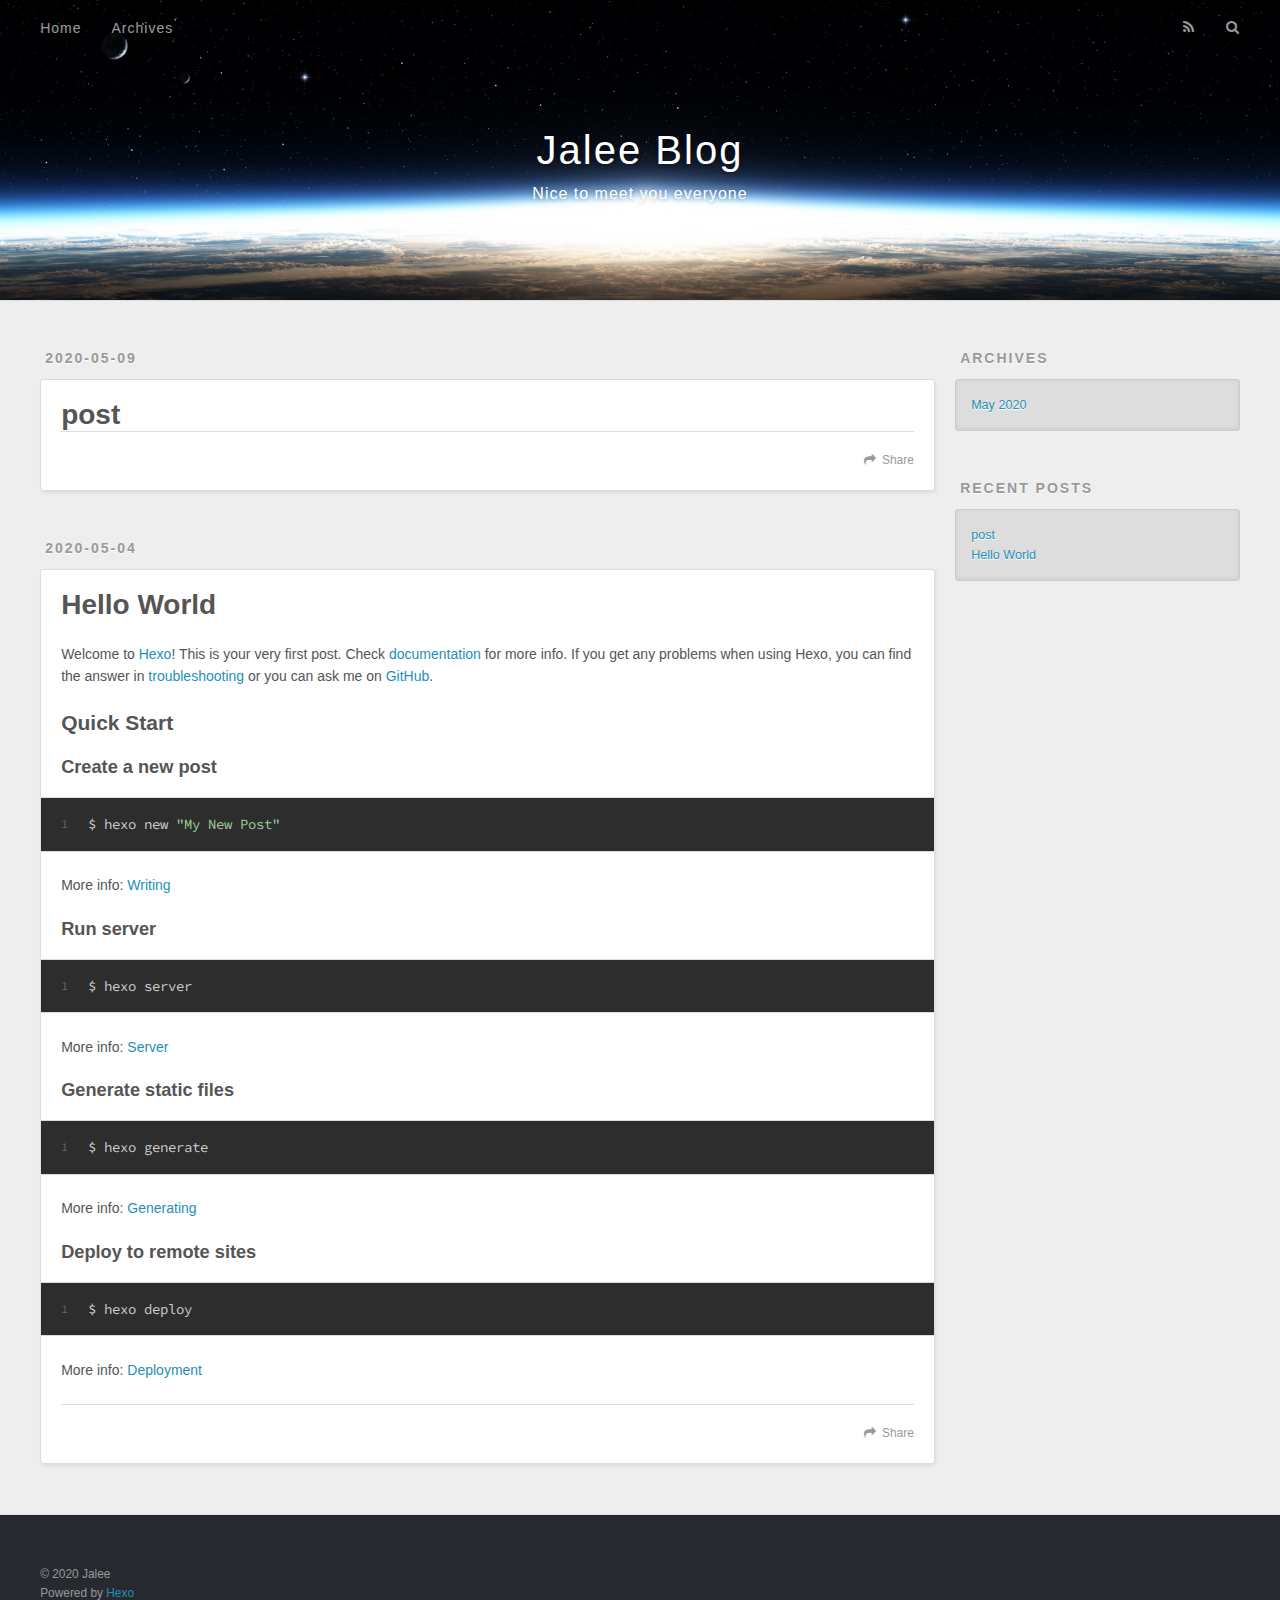
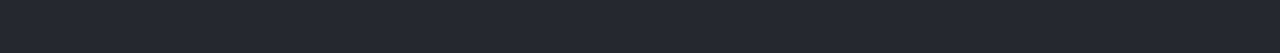
==== commit e6481aad: "Site updated: 2020-05-09 14:41:33" ====
--- a/index.html
+++ b/index.html
@@ -5,17 +5,18 @@
   
 
   
-  <title>Hexo</title>
+  <title>Jalee Blog</title>
   <meta name="viewport" content="width=device-width, initial-scale=1, maximum-scale=1">
-  <meta property="og:type" content="website">
-<meta property="og:title" content="Hexo">
-<meta property="og:url" content="https://github.com/41089a003/41089a003.github.io/index.html">
-<meta property="og:site_name" content="Hexo">
-<meta property="og:locale" content="en_US">
-<meta property="article:author" content="John Doe">
+  <meta name="description" content="his is what I want to share">
+<meta property="og:type" content="website">
+<meta property="og:title" content="Jalee Blog">
+<meta property="og:url" content="https://41089a003.github.io/index.html">
+<meta property="og:site_name" content="Jalee Blog">
+<meta property="og:description" content="his is what I want to share">
+<meta property="article:author" content="Jalee">
 <meta name="twitter:card" content="summary">
   
-    <link rel="alternate" href="/atom.xml" title="Hexo" type="application/atom+xml">
+    <link rel="alternate" href="/atom.xml" title="Jalee Blog" type="application/atom+xml">
   
   
     <link rel="icon" href="/favicon.png">
@@ -36,8 +37,12 @@
   <div id="header-outer" class="outer">
     <div id="header-title" class="inner">
       <h1 id="logo-wrap">
-        <a href="/" id="logo">Hexo</a>
+        <a href="/" id="logo">Jalee Blog</a>
       </h1>
+      
+        <h2 id="subtitle-wrap">
+          <a href="/" id="subtitle">Nice to meet you everyone</a>
+        </h2>
       
     </div>
     <div id="header-inner" class="inner">
@@ -56,13 +61,49 @@
         <a id="nav-search-btn" class="nav-icon" title="Search"></a>
       </nav>
       <div id="search-form-wrap">
-        <form action="//google.com/search" method="get" accept-charset="UTF-8" class="search-form"><input type="search" name="q" class="search-form-input" placeholder="Search"><button type="submit" class="search-form-submit">&#xF002;</button><input type="hidden" name="sitesearch" value="https://github.com/41089a003/41089a003.github.io"></form>
+        <form action="//google.com/search" method="get" accept-charset="UTF-8" class="search-form"><input type="search" name="q" class="search-form-input" placeholder="Search"><button type="submit" class="search-form-submit">&#xF002;</button><input type="hidden" name="sitesearch" value="https://41089a003.github.io"></form>
       </div>
     </div>
   </div>
 </header>
       <div class="outer">
         <section id="main">
+  
+    <article id="my-post" class="article article-type-my" itemscope itemprop="blogPost">
+  <div class="article-meta">
+    <a href="/2020/05/09/post/" class="article-date">
+  <time datetime="2020-05-09T06:33:04.000Z" itemprop="datePublished">2020-05-09</time>
+</a>
+    
+  </div>
+  <div class="article-inner">
+    
+    
+      <header class="article-header">
+        
+  
+    <h1 itemprop="name">
+      <a class="article-title" href="/2020/05/09/post/">post</a>
+    </h1>
+  
+
+      </header>
+    
+    <div class="article-entry" itemprop="articleBody">
+      
+        
+      
+    </div>
+    <footer class="article-footer">
+      <a data-url="https://41089a003.github.io/2020/05/09/post/" data-id="ck9z9fr9q0001mv3ig6o56n4i" class="article-share-link">Share</a>
+      
+      
+    </footer>
+  </div>
+  
+</article>
+
+
   
     <article id="post-hello-world" class="article article-type-post" itemscope itemprop="blogPost">
   <div class="article-meta">
@@ -86,7 +127,7 @@
     
     <div class="article-entry" itemprop="articleBody">
       
-        <p>Welcome to <a href="https://hexo.io/" target="_blank" rel="noopener">Hexo</a>! This is your very first post. Check <a href="https://hexo.io/docs/" target="_blank" rel="noopener">documentation</a> for more info. If you get any problems when using Hexo, you can find the answer in <a href="https://hexo.io/docs/troubleshooting.html" target="_blank" rel="noopener">troubleshooting</a> or you can ask me on <a href="https://github.com/hexojs/hexo/issues">GitHub</a>.</p>
+        <p>Welcome to <a href="https://hexo.io/" target="_blank" rel="noopener">Hexo</a>! This is your very first post. Check <a href="https://hexo.io/docs/" target="_blank" rel="noopener">documentation</a> for more info. If you get any problems when using Hexo, you can find the answer in <a href="https://hexo.io/docs/troubleshooting.html" target="_blank" rel="noopener">troubleshooting</a> or you can ask me on <a href="https://github.com/hexojs/hexo/issues" target="_blank" rel="noopener">GitHub</a>.</p>
 <h2 id="Quick-Start"><a href="#Quick-Start" class="headerlink" title="Quick Start"></a>Quick Start</h2><h3 id="Create-a-new-post"><a href="#Create-a-new-post" class="headerlink" title="Create a new post"></a>Create a new post</h3><figure class="highlight bash"><table><tr><td class="gutter"><pre><span class="line">1</span><br></pre></td><td class="code"><pre><span class="line">$ hexo new <span class="string">"My New Post"</span></span><br></pre></td></tr></table></figure>
 
 <p>More info: <a href="https://hexo.io/docs/writing.html" target="_blank" rel="noopener">Writing</a></p>
@@ -103,7 +144,7 @@
       
     </div>
     <footer class="article-footer">
-      <a data-url="https://github.com/41089a003/41089a003.github.io/2020/05/04/hello-world/" data-id="ck9v2tfj300008m3ihpa9cgq9" class="article-share-link">Share</a>
+      <a data-url="https://41089a003.github.io/2020/05/04/hello-world/" data-id="ck9z9fr9k0000mv3ifit42mhm" class="article-share-link">Share</a>
       
       
     </footer>
@@ -144,6 +185,10 @@
       <ul>
         
           <li>
+            <a href="/2020/05/09/post/">post</a>
+          </li>
+        
+          <li>
             <a href="/2020/05/04/hello-world/">Hello World</a>
           </li>
         
@@ -159,7 +204,7 @@
   
   <div class="outer">
     <div id="footer-info" class="inner">
-      &copy; 2020 John Doe<br>
+      &copy; 2020 Jalee<br>
       Powered by <a href="http://hexo.io/" target="_blank">Hexo</a>
     </div>
   </div>
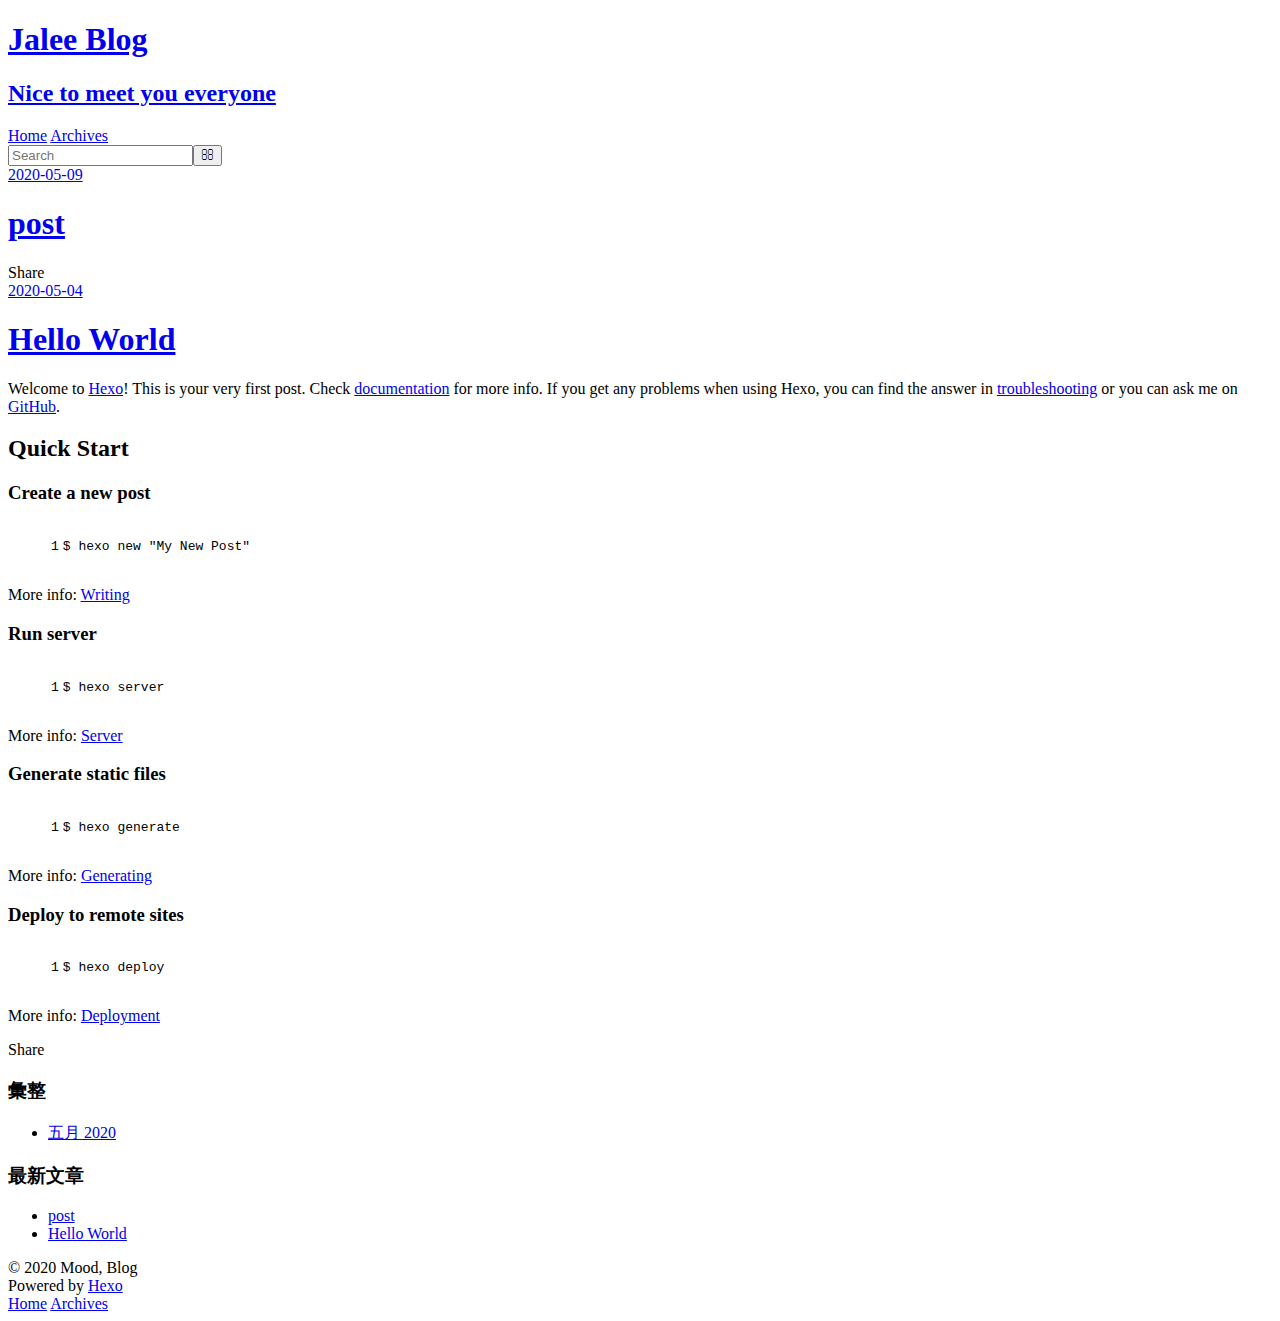
==== commit d2396e30: "Site updated: 2020-05-09 15:54:09" ====
--- a/index.html
+++ b/index.html
@@ -7,13 +7,14 @@
   
   <title>Jalee Blog</title>
   <meta name="viewport" content="width=device-width, initial-scale=1, maximum-scale=1">
-  <meta name="description" content="his is what I want to share">
+  <meta name="description" content="This is what I want to share">
 <meta property="og:type" content="website">
 <meta property="og:title" content="Jalee Blog">
 <meta property="og:url" content="https://41089a003.github.io/index.html">
 <meta property="og:site_name" content="Jalee Blog">
-<meta property="og:description" content="his is what I want to share">
-<meta property="article:author" content="Jalee">
+<meta property="og:description" content="This is what I want to share">
+<meta property="og:locale" content="zh_TW">
+<meta property="article:author" content="Mood, Blog">
 <meta name="twitter:card" content="summary">
   
     <link rel="alternate" href="/atom.xml" title="Jalee Blog" type="application/atom+xml">
@@ -58,7 +59,7 @@
         
           <a id="nav-rss-link" class="nav-icon" href="/atom.xml" title="RSS Feed"></a>
         
-        <a id="nav-search-btn" class="nav-icon" title="Search"></a>
+        <a id="nav-search-btn" class="nav-icon" title="搜尋"></a>
       </nav>
       <div id="search-form-wrap">
         <form action="//google.com/search" method="get" accept-charset="UTF-8" class="search-form"><input type="search" name="q" class="search-form-input" placeholder="Search"><button type="submit" class="search-form-submit">&#xF002;</button><input type="hidden" name="sitesearch" value="https://41089a003.github.io"></form>
@@ -95,7 +96,7 @@
       
     </div>
     <footer class="article-footer">
-      <a data-url="https://41089a003.github.io/2020/05/09/post/" data-id="ck9z9fr9q0001mv3ig6o56n4i" class="article-share-link">Share</a>
+      <a data-url="https://41089a003.github.io/2020/05/09/post/" data-id="ck9zc13t40001yx3i1x4z2wx6" class="article-share-link">Share</a>
       
       
     </footer>
@@ -144,7 +145,7 @@
       
     </div>
     <footer class="article-footer">
-      <a data-url="https://41089a003.github.io/2020/05/04/hello-world/" data-id="ck9z9fr9k0000mv3ifit42mhm" class="article-share-link">Share</a>
+      <a data-url="https://41089a003.github.io/2020/05/04/hello-world/" data-id="ck9zc13sz0000yx3ianfwe2bu" class="article-share-link">Share</a>
       
       
     </footer>
@@ -170,9 +171,9 @@
   
     
   <div class="widget-wrap">
-    <h3 class="widget-title">Archives</h3>
+    <h3 class="widget-title">彙整</h3>
     <div class="widget">
-      <ul class="archive-list"><li class="archive-list-item"><a class="archive-list-link" href="/archives/2020/05/">May 2020</a></li></ul>
+      <ul class="archive-list"><li class="archive-list-item"><a class="archive-list-link" href="/archives/2020/05/">五月 2020</a></li></ul>
     </div>
   </div>
 
@@ -180,7 +181,7 @@
   
     
   <div class="widget-wrap">
-    <h3 class="widget-title">Recent Posts</h3>
+    <h3 class="widget-title">最新文章</h3>
     <div class="widget">
       <ul>
         
@@ -204,7 +205,7 @@
   
   <div class="outer">
     <div id="footer-info" class="inner">
-      &copy; 2020 Jalee<br>
+      &copy; 2020 Mood, Blog<br>
       Powered by <a href="http://hexo.io/" target="_blank">Hexo</a>
     </div>
   </div>
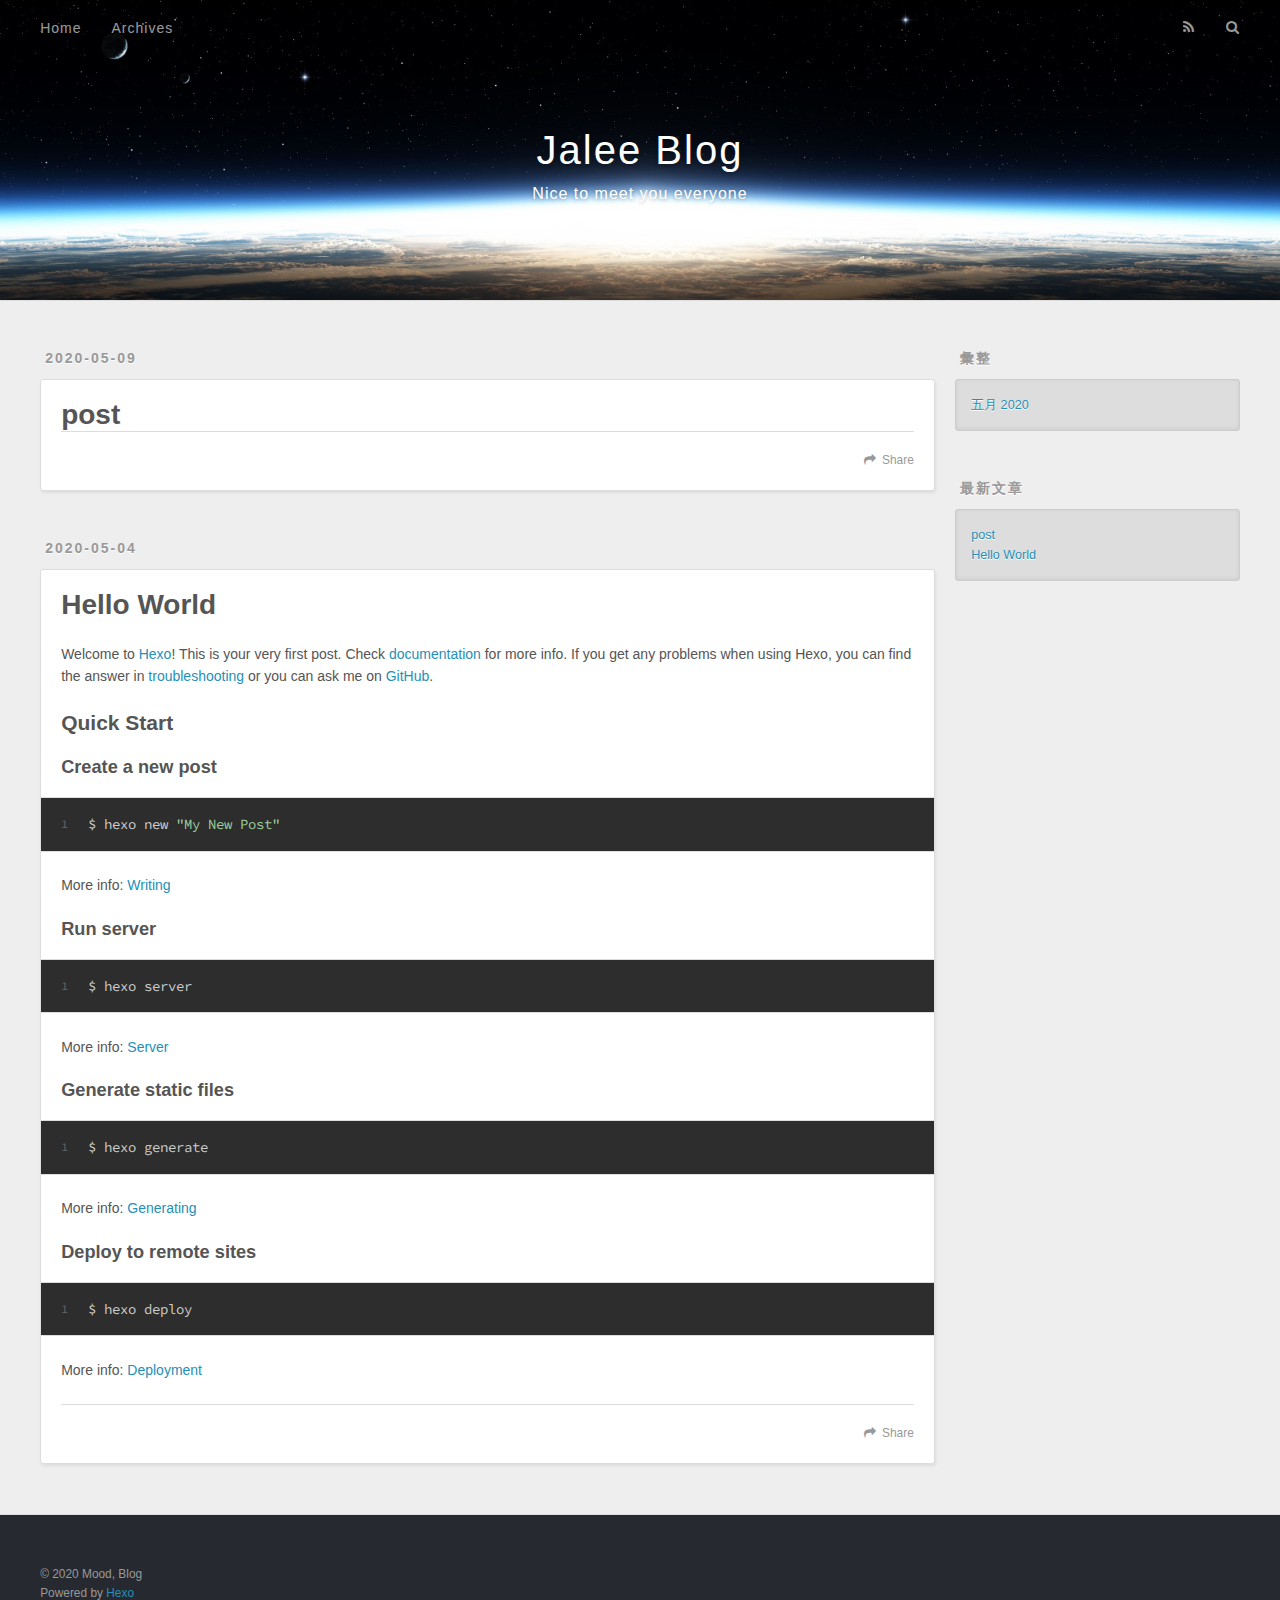
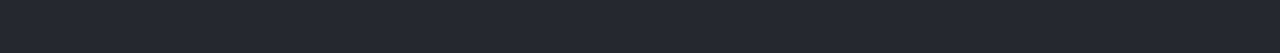
==== commit d7ca1e46: "Site updated: 2020-05-09 16:07:48" ====
--- a/index.html
+++ b/index.html
@@ -96,7 +96,7 @@
       
     </div>
     <footer class="article-footer">
-      <a data-url="https://41089a003.github.io/2020/05/09/post/" data-id="ck9zc13t40001yx3i1x4z2wx6" class="article-share-link">Share</a>
+      <a data-url="https://41089a003.github.io/2020/05/09/post/" data-id="ck9zcik0r00000m3i8ef22s7s" class="article-share-link">Share</a>
       
       
     </footer>
@@ -145,7 +145,7 @@
       
     </div>
     <footer class="article-footer">
-      <a data-url="https://41089a003.github.io/2020/05/04/hello-world/" data-id="ck9zc13sz0000yx3ianfwe2bu" class="article-share-link">Share</a>
+      <a data-url="https://41089a003.github.io/2020/05/04/hello-world/" data-id="ck9zcik0v00010m3i25m4a9xy" class="article-share-link">Share</a>
       
       
     </footer>
--- a/css/style.css
+++ b/css/style.css
@@ -0,0 +1,1374 @@
+body {
+  width: 100%;
+}
+body:before,
+body:after {
+  content: "";
+  display: table;
+}
+body:after {
+  clear: both;
+}
+html,
+body,
+div,
+span,
+applet,
+object,
+iframe,
+h1,
+h2,
+h3,
+h4,
+h5,
+h6,
+p,
+blockquote,
+pre,
+a,
+abbr,
+acronym,
+address,
+big,
+cite,
+code,
+del,
+dfn,
+em,
+img,
+ins,
+kbd,
+q,
+s,
+samp,
+small,
+strike,
+strong,
+sub,
+sup,
+tt,
+var,
+dl,
+dt,
+dd,
+ol,
+ul,
+li,
+fieldset,
+form,
+label,
+legend,
+table,
+caption,
+tbody,
+tfoot,
+thead,
+tr,
+th,
+td {
+  margin: 0;
+  padding: 0;
+  border: 0;
+  outline: 0;
+  font-weight: inherit;
+  font-style: inherit;
+  font-family: inherit;
+  font-size: 100%;
+  vertical-align: baseline;
+}
+body {
+  line-height: 1;
+  color: #000;
+  background: #fff;
+}
+ol,
+ul {
+  list-style: none;
+}
+table {
+  border-collapse: separate;
+  border-spacing: 0;
+  vertical-align: middle;
+}
+caption,
+th,
+td {
+  text-align: left;
+  font-weight: normal;
+  vertical-align: middle;
+}
+a img {
+  border: none;
+}
+input,
+button {
+  margin: 0;
+  padding: 0;
+}
+input::-moz-focus-inner,
+button::-moz-focus-inner {
+  border: 0;
+  padding: 0;
+}
+@font-face {
+  font-family: FontAwesome;
+  font-style: normal;
+  font-weight: normal;
+  src: url("fonts/fontawesome-webfont.eot?v=#4.0.3");
+  src: url("fonts/fontawesome-webfont.eot?#iefix&v=#4.0.3") format("embedded-opentype"), url("fonts/fontawesome-webfont.woff?v=#4.0.3") format("woff"), url("fonts/fontawesome-webfont.ttf?v=#4.0.3") format("truetype"), url("fonts/fontawesome-webfont.svg#fontawesomeregular?v=#4.0.3") format("svg");
+}
+html,
+body,
+#container {
+  height: 100%;
+}
+body {
+  background: #eee;
+  font: 14px -apple-system, BlinkMacSystemFont, "Segoe UI", "Roboto", "Oxygen", "Ubuntu", "Cantarell", "Fira Sans", "Droid Sans", "Helvetica Neue", sans-serif;
+  -webkit-text-size-adjust: 100%;
+}
+.outer {
+  max-width: 1220px;
+  margin: 0 auto;
+  padding: 0 20px;
+}
+.outer:before,
+.outer:after {
+  content: "";
+  display: table;
+}
+.outer:after {
+  clear: both;
+}
+.inner {
+  display: inline;
+  float: left;
+  width: 98.33333333333333%;
+  margin: 0 0.833333333333333%;
+}
+.left,
+.alignleft {
+  float: left;
+}
+.right,
+.alignright {
+  float: right;
+}
+.clear {
+  clear: both;
+}
+#container {
+  position: relative;
+}
+.mobile-nav-on {
+  overflow: hidden;
+}
+#wrap {
+  height: 100%;
+  width: 100%;
+  position: absolute;
+  top: 0;
+  left: 0;
+  -webkit-transition: 0.2s ease-out;
+  -moz-transition: 0.2s ease-out;
+  -ms-transition: 0.2s ease-out;
+  transition: 0.2s ease-out;
+  z-index: 1;
+  background: #eee;
+}
+.mobile-nav-on #wrap {
+  left: 280px;
+}
+@media screen and (min-width: 768px) {
+  #main {
+    display: inline;
+    float: left;
+    width: 73.33333333333333%;
+    margin: 0 0.833333333333333%;
+  }
+}
+.article-date,
+.article-category-link,
+.archive-year,
+.widget-title {
+  text-decoration: none;
+  text-transform: uppercase;
+  letter-spacing: 2px;
+  color: #999;
+  margin-bottom: 1em;
+  margin-left: 5px;
+  line-height: 1em;
+  text-shadow: 0 1px #fff;
+  font-weight: bold;
+}
+.article-inner,
+.archive-article-inner {
+  background: #fff;
+  -webkit-box-shadow: 1px 2px 3px #ddd;
+  box-shadow: 1px 2px 3px #ddd;
+  border: 1px solid #ddd;
+  border-radius: 3px;
+}
+.article-entry h1,
+.widget h1 {
+  font-size: 2em;
+}
+.article-entry h2,
+.widget h2 {
+  font-size: 1.5em;
+}
+.article-entry h3,
+.widget h3 {
+  font-size: 1.3em;
+}
+.article-entry h4,
+.widget h4 {
+  font-size: 1.2em;
+}
+.article-entry h5,
+.widget h5 {
+  font-size: 1em;
+}
+.article-entry h6,
+.widget h6 {
+  font-size: 1em;
+  color: #999;
+}
+.article-entry hr,
+.widget hr {
+  border: 1px dashed #ddd;
+}
+.article-entry strong,
+.widget strong {
+  font-weight: bold;
+}
+.article-entry em,
+.widget em,
+.article-entry cite,
+.widget cite {
+  font-style: italic;
+}
+.article-entry sup,
+.widget sup,
+.article-entry sub,
+.widget sub {
+  font-size: 0.75em;
+  line-height: 0;
+  position: relative;
+  vertical-align: baseline;
+}
+.article-entry sup,
+.widget sup {
+  top: -0.5em;
+}
+.article-entry sub,
+.widget sub {
+  bottom: -0.2em;
+}
+.article-entry small,
+.widget small {
+  font-size: 0.85em;
+}
+.article-entry acronym,
+.widget acronym,
+.article-entry abbr,
+.widget abbr {
+  border-bottom: 1px dotted;
+}
+.article-entry ul,
+.widget ul,
+.article-entry ol,
+.widget ol,
+.article-entry dl,
+.widget dl {
+  margin: 0 20px;
+  line-height: 1.6em;
+}
+.article-entry ul ul,
+.widget ul ul,
+.article-entry ol ul,
+.widget ol ul,
+.article-entry ul ol,
+.widget ul ol,
+.article-entry ol ol,
+.widget ol ol {
+  margin-top: 0;
+  margin-bottom: 0;
+}
+.article-entry ul,
+.widget ul {
+  list-style: disc;
+}
+.article-entry ol,
+.widget ol {
+  list-style: decimal;
+}
+.article-entry dt,
+.widget dt {
+  font-weight: bold;
+}
+#header {
+  height: 300px;
+  position: relative;
+  border-bottom: 1px solid #ddd;
+}
+#header:before,
+#header:after {
+  content: "";
+  position: absolute;
+  left: 0;
+  right: 0;
+  height: 40px;
+}
+#header:before {
+  top: 0;
+  background: -webkit-linear-gradient(rgba(0,0,0,0.2), transparent);
+  background: -moz-linear-gradient(rgba(0,0,0,0.2), transparent);
+  background: -ms-linear-gradient(rgba(0,0,0,0.2), transparent);
+  background: linear-gradient(rgba(0,0,0,0.2), transparent);
+}
+#header:after {
+  bottom: 0;
+  background: -webkit-linear-gradient(transparent, rgba(0,0,0,0.2));
+  background: -moz-linear-gradient(transparent, rgba(0,0,0,0.2));
+  background: -ms-linear-gradient(transparent, rgba(0,0,0,0.2));
+  background: linear-gradient(transparent, rgba(0,0,0,0.2));
+}
+#header-outer {
+  height: 100%;
+  position: relative;
+}
+#header-inner {
+  position: relative;
+  overflow: hidden;
+}
+#banner {
+  position: absolute;
+  top: 0;
+  left: 0;
+  width: 100%;
+  height: 100%;
+  background: url("images/banner.jpg") center #000;
+  -webkit-background-size: cover;
+  -moz-background-size: cover;
+  background-size: cover;
+  z-index: -1;
+}
+#header-title {
+  text-align: center;
+  height: 40px;
+  position: absolute;
+  top: 50%;
+  left: 0;
+  margin-top: -20px;
+}
+#logo,
+#subtitle {
+  text-decoration: none;
+  color: #fff;
+  font-weight: 300;
+  text-shadow: 0 1px 4px rgba(0,0,0,0.3);
+}
+#logo {
+  font-size: 40px;
+  line-height: 40px;
+  letter-spacing: 2px;
+}
+#subtitle {
+  font-size: 16px;
+  line-height: 16px;
+  letter-spacing: 1px;
+}
+#subtitle-wrap {
+  margin-top: 16px;
+}
+#main-nav {
+  float: left;
+  margin-left: -15px;
+}
+.nav-icon,
+.main-nav-link {
+  float: left;
+  color: #fff;
+  opacity: 0.6;
+  text-decoration: none;
+  text-shadow: 0 1px rgba(0,0,0,0.2);
+  -webkit-transition: opacity 0.2s;
+  -moz-transition: opacity 0.2s;
+  -ms-transition: opacity 0.2s;
+  transition: opacity 0.2s;
+  display: block;
+  padding: 20px 15px;
+}
+.nav-icon:hover,
+.main-nav-link:hover {
+  opacity: 1;
+}
+.nav-icon {
+  font-family: FontAwesome;
+  text-align: center;
+  font-size: 14px;
+  width: 14px;
+  height: 14px;
+  padding: 20px 15px;
+  position: relative;
+  cursor: pointer;
+}
+.main-nav-link {
+  font-weight: 300;
+  letter-spacing: 1px;
+}
+@media screen and (max-width: 479px) {
+  .main-nav-link {
+    display: none;
+  }
+}
+#main-nav-toggle {
+  display: none;
+}
+#main-nav-toggle:before {
+  content: "\f0c9";
+}
+@media screen and (max-width: 479px) {
+  #main-nav-toggle {
+    display: block;
+  }
+}
+#sub-nav {
+  float: right;
+  margin-right: -15px;
+}
+#nav-rss-link:before {
+  content: "\f09e";
+}
+#nav-search-btn:before {
+  content: "\f002";
+}
+#search-form-wrap {
+  position: absolute;
+  top: 15px;
+  width: 150px;
+  height: 30px;
+  right: -150px;
+  opacity: 0;
+  -webkit-transition: 0.2s ease-out;
+  -moz-transition: 0.2s ease-out;
+  -ms-transition: 0.2s ease-out;
+  transition: 0.2s ease-out;
+}
+#search-form-wrap.on {
+  opacity: 1;
+  right: 0;
+}
+@media screen and (max-width: 479px) {
+  #search-form-wrap {
+    width: 100%;
+    right: -100%;
+  }
+}
+.search-form {
+  position: absolute;
+  top: 0;
+  left: 0;
+  right: 0;
+  background: #fff;
+  padding: 5px 15px;
+  border-radius: 15px;
+  -webkit-box-shadow: 0 0 10px rgba(0,0,0,0.3);
+  box-shadow: 0 0 10px rgba(0,0,0,0.3);
+}
+.search-form-input {
+  border: none;
+  background: none;
+  color: #555;
+  width: 100%;
+  font: 13px -apple-system, BlinkMacSystemFont, "Segoe UI", "Roboto", "Oxygen", "Ubuntu", "Cantarell", "Fira Sans", "Droid Sans", "Helvetica Neue", sans-serif;
+  outline: none;
+}
+.search-form-input::-webkit-search-results-decoration,
+.search-form-input::-webkit-search-cancel-button {
+  -webkit-appearance: none;
+}
+.search-form-submit {
+  position: absolute;
+  top: 50%;
+  right: 10px;
+  margin-top: -7px;
+  font: 13px FontAwesome;
+  border: none;
+  background: none;
+  color: #bbb;
+  cursor: pointer;
+}
+.search-form-submit:hover,
+.search-form-submit:focus {
+  color: #777;
+}
+.article {
+  margin: 50px 0;
+}
+.article-inner {
+  overflow: hidden;
+}
+.article-meta:before,
+.article-meta:after {
+  content: "";
+  display: table;
+}
+.article-meta:after {
+  clear: both;
+}
+.article-date {
+  float: left;
+}
+.article-category {
+  float: left;
+  line-height: 1em;
+  color: #ccc;
+  text-shadow: 0 1px #fff;
+  margin-left: 8px;
+}
+.article-category:before {
+  content: "\2022";
+}
+.article-category-link {
+  margin: 0 12px 1em;
+}
+.article-header {
+  padding: 20px 20px 0;
+}
+.article-title {
+  text-decoration: none;
+  font-size: 2em;
+  font-weight: bold;
+  color: #555;
+  line-height: 1.1em;
+  -webkit-transition: color 0.2s;
+  -moz-transition: color 0.2s;
+  -ms-transition: color 0.2s;
+  transition: color 0.2s;
+}
+a.article-title:hover {
+  color: #258fb8;
+}
+.article-entry {
+  color: #555;
+  padding: 0 20px;
+}
+.article-entry:before,
+.article-entry:after {
+  content: "";
+  display: table;
+}
+.article-entry:after {
+  clear: both;
+}
+.article-entry p,
+.article-entry table {
+  line-height: 1.6em;
+  margin: 1.6em 0;
+}
+.article-entry h1,
+.article-entry h2,
+.article-entry h3,
+.article-entry h4,
+.article-entry h5,
+.article-entry h6 {
+  font-weight: bold;
+}
+.article-entry h1,
+.article-entry h2,
+.article-entry h3,
+.article-entry h4,
+.article-entry h5,
+.article-entry h6 {
+  line-height: 1.1em;
+  margin: 1.1em 0;
+}
+.article-entry a {
+  color: #258fb8;
+  text-decoration: none;
+}
+.article-entry a:hover {
+  text-decoration: underline;
+}
+.article-entry ul,
+.article-entry ol,
+.article-entry dl {
+  margin-top: 1.6em;
+  margin-bottom: 1.6em;
+}
+.article-entry img,
+.article-entry video {
+  max-width: 100%;
+  height: auto;
+  display: block;
+  margin: auto;
+}
+.article-entry iframe {
+  border: none;
+}
+.article-entry table {
+  width: 100%;
+  border-collapse: collapse;
+  border-spacing: 0;
+}
+.article-entry th {
+  font-weight: bold;
+  border-bottom: 3px solid #ddd;
+  padding-bottom: 0.5em;
+}
+.article-entry td {
+  border-bottom: 1px solid #ddd;
+  padding: 10px 0;
+}
+.article-entry blockquote {
+  font-family: Georgia, "Times New Roman", serif;
+  font-size: 1.4em;
+  margin: 1.6em 20px;
+  text-align: center;
+}
+.article-entry blockquote footer {
+  font-size: 14px;
+  margin: 1.6em 0;
+  font-family: -apple-system, BlinkMacSystemFont, "Segoe UI", "Roboto", "Oxygen", "Ubuntu", "Cantarell", "Fira Sans", "Droid Sans", "Helvetica Neue", sans-serif;
+}
+.article-entry blockquote footer cite:before {
+  content: "—";
+  padding: 0 0.5em;
+}
+.article-entry .pullquote {
+  text-align: left;
+  width: 45%;
+  margin: 0;
+}
+.article-entry .pullquote.left {
+  margin-left: 0.5em;
+  margin-right: 1em;
+}
+.article-entry .pullquote.right {
+  margin-right: 0.5em;
+  margin-left: 1em;
+}
+.article-entry .caption {
+  color: #999;
+  display: block;
+  font-size: 0.9em;
+  margin-top: 0.5em;
+  position: relative;
+  text-align: center;
+}
+.article-entry .video-container {
+  position: relative;
+  padding-top: 56.25%;
+  height: 0;
+  overflow: hidden;
+}
+.article-entry .video-container iframe,
+.article-entry .video-container object,
+.article-entry .video-container embed {
+  position: absolute;
+  top: 0;
+  left: 0;
+  width: 100%;
+  height: 100%;
+  margin-top: 0;
+}
+.article-more-link a {
+  display: inline-block;
+  line-height: 1em;
+  padding: 6px 15px;
+  border-radius: 15px;
+  background: #eee;
+  color: #999;
+  text-shadow: 0 1px #fff;
+  text-decoration: none;
+}
+.article-more-link a:hover {
+  background: #258fb8;
+  color: #fff;
+  text-decoration: none;
+  text-shadow: 0 1px #1e7293;
+}
+.article-footer {
+  font-size: 0.85em;
+  line-height: 1.6em;
+  border-top: 1px solid #ddd;
+  padding-top: 1.6em;
+  margin: 0 20px 20px;
+}
+.article-footer:before,
+.article-footer:after {
+  content: "";
+  display: table;
+}
+.article-footer:after {
+  clear: both;
+}
+.article-footer a {
+  color: #999;
+  text-decoration: none;
+}
+.article-footer a:hover {
+  color: #555;
+}
+.article-tag-list-item {
+  float: left;
+  margin-right: 10px;
+}
+.article-tag-list-link:before {
+  content: "#";
+}
+.article-comment-link {
+  float: right;
+}
+.article-comment-link:before {
+  content: "\f075";
+  font-family: FontAwesome;
+  padding-right: 8px;
+}
+.article-share-link {
+  cursor: pointer;
+  float: right;
+  margin-left: 20px;
+}
+.article-share-link:before {
+  content: "\f064";
+  font-family: FontAwesome;
+  padding-right: 6px;
+}
+#article-nav {
+  position: relative;
+}
+#article-nav:before,
+#article-nav:after {
+  content: "";
+  display: table;
+}
+#article-nav:after {
+  clear: both;
+}
+@media screen and (min-width: 768px) {
+  #article-nav {
+    margin: 50px 0;
+  }
+  #article-nav:before {
+    width: 8px;
+    height: 8px;
+    position: absolute;
+    top: 50%;
+    left: 50%;
+    margin-top: -4px;
+    margin-left: -4px;
+    content: "";
+    border-radius: 50%;
+    background: #ddd;
+    -webkit-box-shadow: 0 1px 2px #fff;
+    box-shadow: 0 1px 2px #fff;
+  }
+}
+.article-nav-link-wrap {
+  text-decoration: none;
+  text-shadow: 0 1px #fff;
+  color: #999;
+  -webkit-box-sizing: border-box;
+  -moz-box-sizing: border-box;
+  box-sizing: border-box;
+  margin-top: 50px;
+  text-align: center;
+  display: block;
+}
+.article-nav-link-wrap:hover {
+  color: #555;
+}
+@media screen and (min-width: 768px) {
+  .article-nav-link-wrap {
+    width: 50%;
+    margin-top: 0;
+  }
+}
+@media screen and (min-width: 768px) {
+  #article-nav-newer {
+    float: left;
+    text-align: right;
+    padding-right: 20px;
+  }
+}
+@media screen and (min-width: 768px) {
+  #article-nav-older {
+    float: right;
+    text-align: left;
+    padding-left: 20px;
+  }
+}
+.article-nav-caption {
+  text-transform: uppercase;
+  letter-spacing: 2px;
+  color: #ddd;
+  line-height: 1em;
+  font-weight: bold;
+}
+#article-nav-newer .article-nav-caption {
+  margin-right: -2px;
+}
+.article-nav-title {
+  font-size: 0.85em;
+  line-height: 1.6em;
+  margin-top: 0.5em;
+}
+.article-share-box {
+  position: absolute;
+  display: none;
+  background: #fff;
+  -webkit-box-shadow: 1px 2px 10px rgba(0,0,0,0.2);
+  box-shadow: 1px 2px 10px rgba(0,0,0,0.2);
+  border-radius: 3px;
+  margin-left: -145px;
+  overflow: hidden;
+  z-index: 1;
+}
+.article-share-box.on {
+  display: block;
+}
+.article-share-input {
+  width: 100%;
+  background: none;
+  -webkit-box-sizing: border-box;
+  -moz-box-sizing: border-box;
+  box-sizing: border-box;
+  font: 14px -apple-system, BlinkMacSystemFont, "Segoe UI", "Roboto", "Oxygen", "Ubuntu", "Cantarell", "Fira Sans", "Droid Sans", "Helvetica Neue", sans-serif;
+  padding: 0 15px;
+  color: #555;
+  outline: none;
+  border: 1px solid #ddd;
+  border-radius: 3px 3px 0 0;
+  height: 36px;
+  line-height: 36px;
+}
+.article-share-links {
+  background: #eee;
+}
+.article-share-links:before,
+.article-share-links:after {
+  content: "";
+  display: table;
+}
+.article-share-links:after {
+  clear: both;
+}
+.article-share-twitter,
+.article-share-facebook,
+.article-share-pinterest,
+.article-share-google {
+  width: 50px;
+  height: 36px;
+  display: block;
+  float: left;
+  position: relative;
+  color: #999;
+  text-shadow: 0 1px #fff;
+}
+.article-share-twitter:before,
+.article-share-facebook:before,
+.article-share-pinterest:before,
+.article-share-google:before {
+  font-size: 20px;
+  font-family: FontAwesome;
+  width: 20px;
+  height: 20px;
+  position: absolute;
+  top: 50%;
+  left: 50%;
+  margin-top: -10px;
+  margin-left: -10px;
+  text-align: center;
+}
+.article-share-twitter:hover,
+.article-share-facebook:hover,
+.article-share-pinterest:hover,
+.article-share-google:hover {
+  color: #fff;
+}
+.article-share-twitter:before {
+  content: "\f099";
+}
+.article-share-twitter:hover {
+  background: #00aced;
+  text-shadow: 0 1px #008abe;
+}
+.article-share-facebook:before {
+  content: "\f09a";
+}
+.article-share-facebook:hover {
+  background: #3b5998;
+  text-shadow: 0 1px #2f477a;
+}
+.article-share-pinterest:before {
+  content: "\f0d2";
+}
+.article-share-pinterest:hover {
+  background: #cb2027;
+  text-shadow: 0 1px #a21a1f;
+}
+.article-share-google:before {
+  content: "\f0d5";
+}
+.article-share-google:hover {
+  background: #dd4b39;
+  text-shadow: 0 1px #be3221;
+}
+.article-gallery {
+  background: #000;
+  position: relative;
+}
+.article-gallery-photos {
+  position: relative;
+  overflow: hidden;
+}
+.article-gallery-img {
+  display: none;
+  max-width: 100%;
+}
+.article-gallery-img:first-child {
+  display: block;
+}
+.article-gallery-img.loaded {
+  position: absolute;
+  display: block;
+}
+.article-gallery-img img {
+  display: block;
+  max-width: 100%;
+  margin: 0 auto;
+}
+#comments {
+  background: #fff;
+  -webkit-box-shadow: 1px 2px 3px #ddd;
+  box-shadow: 1px 2px 3px #ddd;
+  padding: 20px;
+  border: 1px solid #ddd;
+  border-radius: 3px;
+  margin: 50px 0;
+}
+#comments a {
+  color: #258fb8;
+}
+.archives-wrap {
+  margin: 50px 0;
+}
+.archives:before,
+.archives:after {
+  content: "";
+  display: table;
+}
+.archives:after {
+  clear: both;
+}
+.archive-year-wrap {
+  margin-bottom: 1em;
+}
+.archives {
+  -webkit-column-gap: 10px;
+  -moz-column-gap: 10px;
+  column-gap: 10px;
+}
+@media screen and (min-width: 480px) and (max-width: 767px) {
+  .archives {
+    -webkit-column-count: 2;
+    -moz-column-count: 2;
+    column-count: 2;
+  }
+}
+@media screen and (min-width: 768px) {
+  .archives {
+    -webkit-column-count: 3;
+    -moz-column-count: 3;
+    column-count: 3;
+  }
+}
+.archive-article {
+  -webkit-column-break-inside: avoid;
+  page-break-inside: avoid;
+  overflow: hidden;
+  break-inside: avoid-column;
+}
+.archive-article-inner {
+  padding: 10px;
+  margin-bottom: 15px;
+}
+.archive-article-title {
+  text-decoration: none;
+  font-weight: bold;
+  color: #555;
+  -webkit-transition: color 0.2s;
+  -moz-transition: color 0.2s;
+  -ms-transition: color 0.2s;
+  transition: color 0.2s;
+  line-height: 1.6em;
+}
+.archive-article-title:hover {
+  color: #258fb8;
+}
+.archive-article-footer {
+  margin-top: 1em;
+}
+.archive-article-date {
+  color: #999;
+  text-decoration: none;
+  font-size: 0.85em;
+  line-height: 1em;
+  margin-bottom: 0.5em;
+  display: block;
+}
+#page-nav {
+  margin: 50px auto;
+  background: #fff;
+  -webkit-box-shadow: 1px 2px 3px #ddd;
+  box-shadow: 1px 2px 3px #ddd;
+  border: 1px solid #ddd;
+  border-radius: 3px;
+  text-align: center;
+  color: #999;
+  overflow: hidden;
+}
+#page-nav:before,
+#page-nav:after {
+  content: "";
+  display: table;
+}
+#page-nav:after {
+  clear: both;
+}
+#page-nav a,
+#page-nav span {
+  padding: 10px 20px;
+  line-height: 1;
+  height: 2ex;
+}
+#page-nav a {
+  color: #999;
+  text-decoration: none;
+}
+#page-nav a:hover {
+  background: #999;
+  color: #fff;
+}
+#page-nav .prev {
+  float: left;
+}
+#page-nav .next {
+  float: right;
+}
+#page-nav .page-number {
+  display: inline-block;
+}
+@media screen and (max-width: 479px) {
+  #page-nav .page-number {
+    display: none;
+  }
+}
+#page-nav .current {
+  color: #555;
+  font-weight: bold;
+}
+#page-nav .space {
+  color: #ddd;
+}
+#footer {
+  background: #262a30;
+  padding: 50px 0;
+  border-top: 1px solid #ddd;
+  color: #999;
+}
+#footer a {
+  color: #258fb8;
+  text-decoration: none;
+}
+#footer a:hover {
+  text-decoration: underline;
+}
+#footer-info {
+  line-height: 1.6em;
+  font-size: 0.85em;
+}
+.article-entry pre,
+.article-entry .highlight {
+  background: #2d2d2d;
+  margin: 0 -20px;
+  padding: 15px 20px;
+  border-style: solid;
+  border-color: #ddd;
+  border-width: 1px 0;
+  overflow: auto;
+  color: #ccc;
+  line-height: 22.400000000000002px;
+}
+.article-entry .highlight .gutter pre,
+.article-entry .gist .gist-file .gist-data .line-numbers {
+  color: #666;
+  font-size: 0.85em;
+}
+.article-entry pre,
+.article-entry code {
+  font-family: "Source Code Pro", Consolas, Monaco, Menlo, Consolas, monospace;
+}
+.article-entry code {
+  background: #eee;
+  text-shadow: 0 1px #fff;
+  padding: 0 0.3em;
+}
+.article-entry pre code {
+  background: none;
+  text-shadow: none;
+  padding: 0;
+}
+.article-entry .highlight pre {
+  border: none;
+  margin: 0;
+  padding: 0;
+}
+.article-entry .highlight table {
+  margin: 0;
+  width: auto;
+}
+.article-entry .highlight td {
+  border: none;
+  padding: 0;
+}
+.article-entry .highlight figcaption {
+  font-size: 0.85em;
+  color: #999;
+  line-height: 1em;
+  margin-bottom: 1em;
+}
+.article-entry .highlight figcaption:before,
+.article-entry .highlight figcaption:after {
+  content: "";
+  display: table;
+}
+.article-entry .highlight figcaption:after {
+  clear: both;
+}
+.article-entry .highlight figcaption a {
+  float: right;
+}
+.article-entry .highlight .gutter pre {
+  text-align: right;
+  padding-right: 20px;
+}
+.article-entry .highlight .line {
+  height: 22.400000000000002px;
+}
+.article-entry .highlight .line.marked {
+  background: #515151;
+}
+.article-entry .gist {
+  margin: 0 -20px;
+  border-style: solid;
+  border-color: #ddd;
+  border-width: 1px 0;
+  background: #2d2d2d;
+  padding: 15px 20px 15px 0;
+}
+.article-entry .gist .gist-file {
+  border: none;
+  font-family: "Source Code Pro", Consolas, Monaco, Menlo, Consolas, monospace;
+  margin: 0;
+}
+.article-entry .gist .gist-file .gist-data {
+  background: none;
+  border: none;
+}
+.article-entry .gist .gist-file .gist-data .line-numbers {
+  background: none;
+  border: none;
+  padding: 0 20px 0 0;
+}
+.article-entry .gist .gist-file .gist-data .line-data {
+  padding: 0 !important;
+}
+.article-entry .gist .gist-file .highlight {
+  margin: 0;
+  padding: 0;
+  border: none;
+}
+.article-entry .gist .gist-file .gist-meta {
+  background: #2d2d2d;
+  color: #999;
+  font: 0.85em -apple-system, BlinkMacSystemFont, "Segoe UI", "Roboto", "Oxygen", "Ubuntu", "Cantarell", "Fira Sans", "Droid Sans", "Helvetica Neue", sans-serif;
+  text-shadow: 0 0;
+  padding: 0;
+  margin-top: 1em;
+  margin-left: 20px;
+}
+.article-entry .gist .gist-file .gist-meta a {
+  color: #258fb8;
+  font-weight: normal;
+}
+.article-entry .gist .gist-file .gist-meta a:hover {
+  text-decoration: underline;
+}
+pre .comment,
+pre .title {
+  color: #999;
+}
+pre .variable,
+pre .attribute,
+pre .tag,
+pre .regexp,
+pre .ruby .constant,
+pre .xml .tag .title,
+pre .xml .pi,
+pre .xml .doctype,
+pre .html .doctype,
+pre .css .id,
+pre .css .class,
+pre .css .pseudo {
+  color: #f2777a;
+}
+pre .number,
+pre .preprocessor,
+pre .built_in,
+pre .literal,
+pre .params,
+pre .constant {
+  color: #f99157;
+}
+pre .class,
+pre .ruby .class .title,
+pre .css .rules .attribute {
+  color: #9c9;
+}
+pre .string,
+pre .value,
+pre .inheritance,
+pre .header,
+pre .ruby .symbol,
+pre .xml .cdata {
+  color: #9c9;
+}
+pre .css .hexcolor {
+  color: #6cc;
+}
+pre .function,
+pre .python .decorator,
+pre .python .title,
+pre .ruby .function .title,
+pre .ruby .title .keyword,
+pre .perl .sub,
+pre .javascript .title,
+pre .coffeescript .title {
+  color: #69c;
+}
+pre .keyword,
+pre .javascript .function {
+  color: #c9c;
+}
+@media screen and (max-width: 479px) {
+  #mobile-nav {
+    position: absolute;
+    top: 0;
+    left: 0;
+    width: 280px;
+    height: 100%;
+    background: #191919;
+    border-right: 1px solid #fff;
+  }
+}
+@media screen and (max-width: 479px) {
+  .mobile-nav-link {
+    display: block;
+    color: #999;
+    text-decoration: none;
+    padding: 15px 20px;
+    font-weight: bold;
+  }
+  .mobile-nav-link:hover {
+    color: #fff;
+  }
+}
+@media screen and (min-width: 768px) {
+  #sidebar {
+    display: inline;
+    float: left;
+    width: 23.333333333333332%;
+    margin: 0 0.833333333333333%;
+  }
+}
+.widget-wrap {
+  margin: 50px 0;
+}
+.widget {
+  color: #777;
+  text-shadow: 0 1px #fff;
+  background: #ddd;
+  -webkit-box-shadow: 0 -1px 4px #ccc inset;
+  box-shadow: 0 -1px 4px #ccc inset;
+  border: 1px solid #ccc;
+  padding: 15px;
+  border-radius: 3px;
+}
+.widget a {
+  color: #258fb8;
+  text-decoration: none;
+}
+.widget a:hover {
+  text-decoration: underline;
+}
+.widget ul ul,
+.widget ol ul,
+.widget dl ul,
+.widget ul ol,
+.widget ol ol,
+.widget dl ol,
+.widget ul dl,
+.widget ol dl,
+.widget dl dl {
+  margin-left: 15px;
+  list-style: disc;
+}
+.widget {
+  line-height: 1.6em;
+  word-wrap: break-word;
+  font-size: 0.9em;
+}
+.widget ul,
+.widget ol {
+  list-style: none;
+  margin: 0;
+}
+.widget ul ul,
+.widget ol ul,
+.widget ul ol,
+.widget ol ol {
+  margin: 0 20px;
+}
+.widget ul ul,
+.widget ol ul {
+  list-style: disc;
+}
+.widget ul ol,
+.widget ol ol {
+  list-style: decimal;
+}
+.category-list-count,
+.tag-list-count,
+.archive-list-count {
+  padding-left: 5px;
+  color: #999;
+  font-size: 0.85em;
+}
+.category-list-count:before,
+.tag-list-count:before,
+.archive-list-count:before {
+  content: "(";
+}
+.category-list-count:after,
+.tag-list-count:after,
+.archive-list-count:after {
+  content: ")";
+}
+.tagcloud a {
+  margin-right: 5px;
+  display: inline-block;
+}
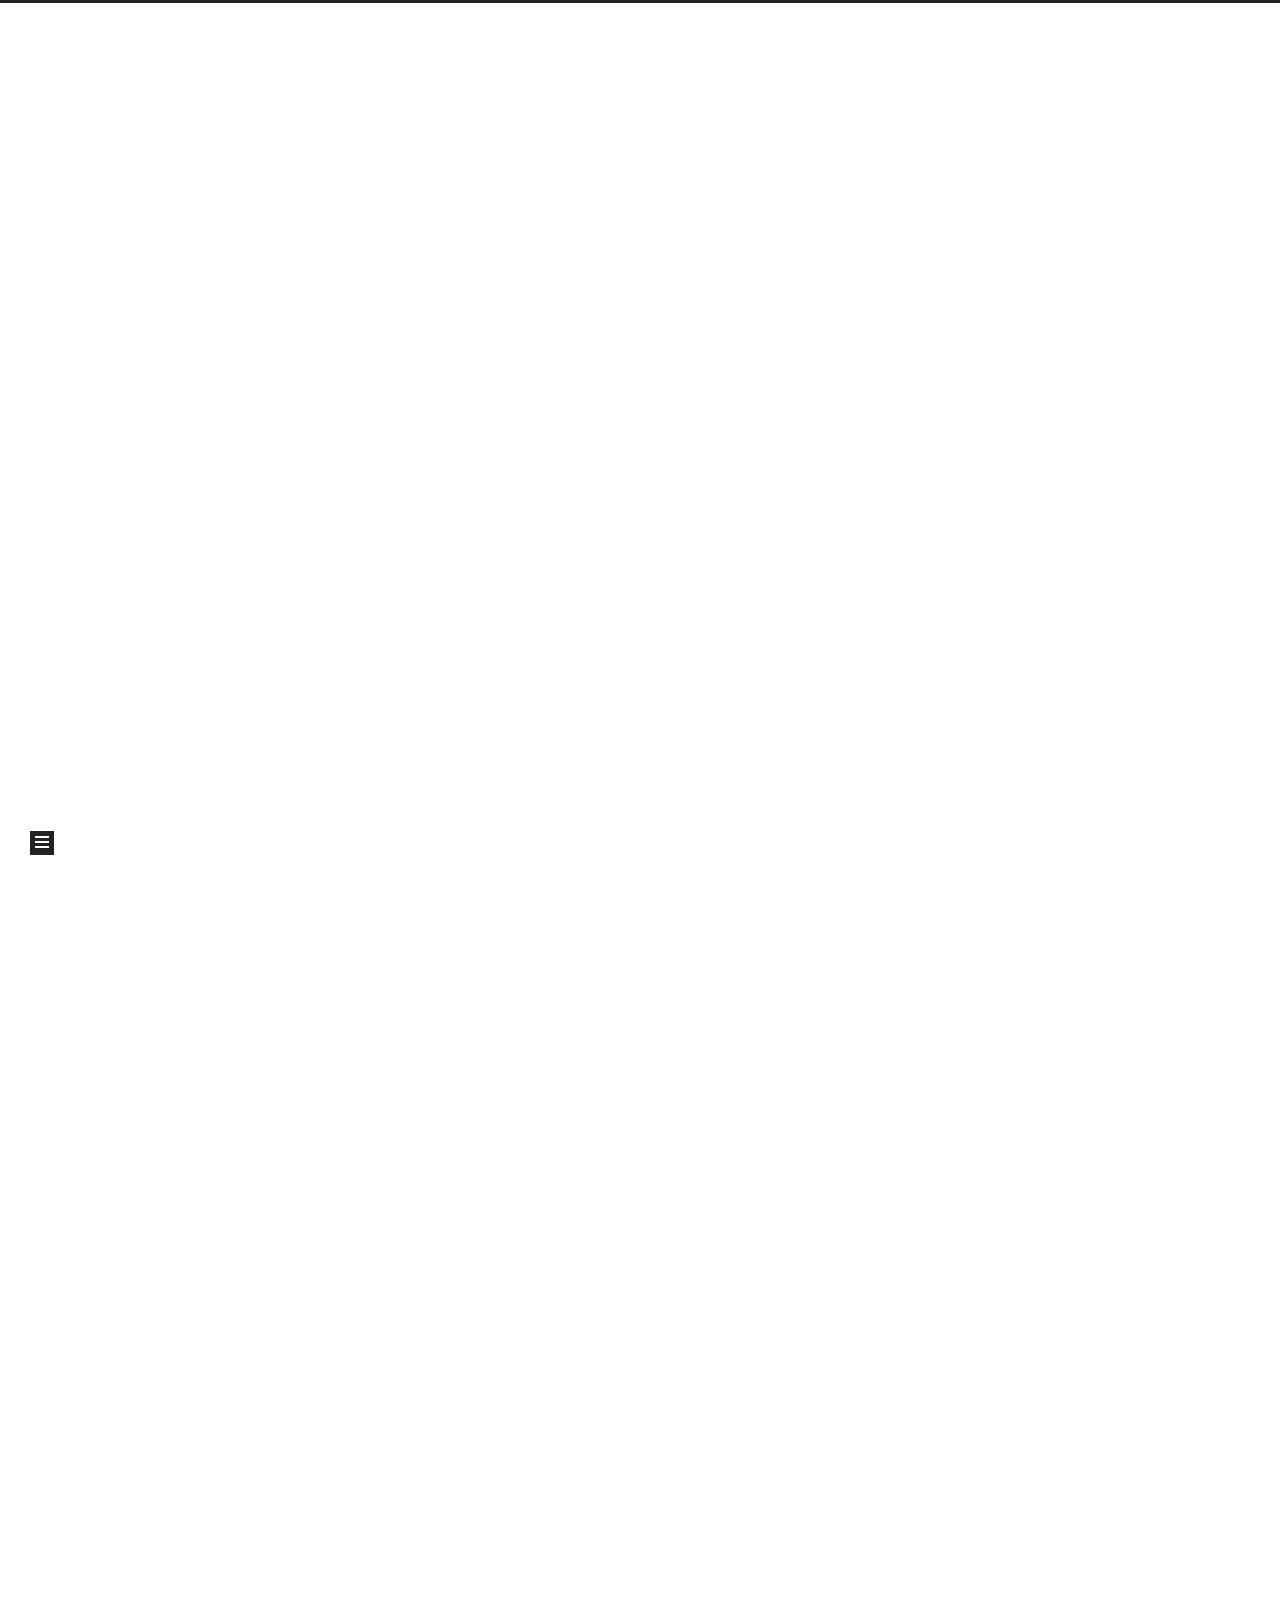
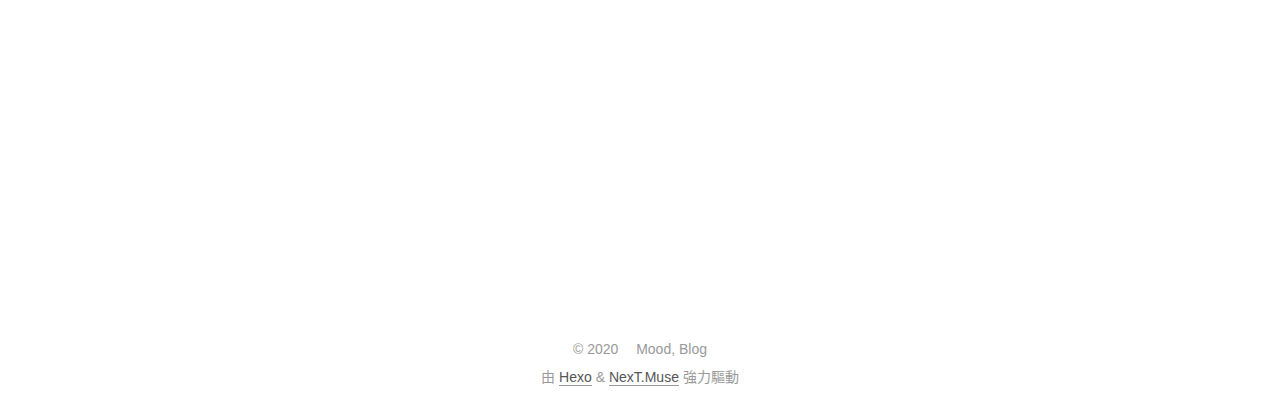
==== commit 6d7d8ee7: "Site updated: 2020-05-09 16:28:31" ====
--- a/index.html
+++ b/index.html
@@ -1,12 +1,25 @@
 <!DOCTYPE html>
-<html>
+<html lang="zh-TW">
 <head>
-  <meta charset="utf-8">
-  
-
-  
-  <title>Jalee Blog</title>
-  <meta name="viewport" content="width=device-width, initial-scale=1, maximum-scale=1">
+  <meta charset="UTF-8">
+<meta name="viewport" content="width=device-width, initial-scale=1, maximum-scale=2">
+<meta name="theme-color" content="#222">
+<meta name="generator" content="Hexo 4.2.0">
+  <link rel="apple-touch-icon" sizes="180x180" href="/images/apple-touch-icon-next.png">
+  <link rel="icon" type="image/png" sizes="32x32" href="/images/favicon-32x32-next.png">
+  <link rel="icon" type="image/png" sizes="16x16" href="/images/favicon-16x16-next.png">
+  <link rel="mask-icon" href="/images/logo.svg" color="#222">
+
+<link rel="stylesheet" href="/css/main.css">
+
+
+<link rel="stylesheet" href="/lib/font-awesome/css/all.min.css">
+
+<script id="hexo-configurations">
+    var NexT = window.NexT || {};
+    var CONFIG = {"hostname":"41089a003.github.io","root":"/","scheme":"Muse","version":"7.8.0","exturl":false,"sidebar":{"position":"left","display":"post","padding":18,"offset":12,"onmobile":false},"copycode":{"enable":false,"show_result":false,"style":null},"back2top":{"enable":true,"sidebar":false,"scrollpercent":false},"bookmark":{"enable":false,"color":"#222","save":"auto"},"fancybox":false,"mediumzoom":false,"lazyload":false,"pangu":false,"comments":{"style":"tabs","active":null,"storage":true,"lazyload":false,"nav":null},"algolia":{"hits":{"per_page":10},"labels":{"input_placeholder":"Search for Posts","hits_empty":"We didn't find any results for the search: ${query}","hits_stats":"${hits} results found in ${time} ms"}},"localsearch":{"enable":false,"trigger":"auto","top_n_per_article":1,"unescape":false,"preload":false},"motion":{"enable":true,"async":false,"transition":{"post_block":"fadeIn","post_header":"slideDownIn","post_body":"slideDownIn","coll_header":"slideLeftIn","sidebar":"slideUpIn"}}};
+  </script>
+
   <meta name="description" content="This is what I want to share">
 <meta property="og:type" content="website">
 <meta property="og:title" content="Jalee Blog">
@@ -16,119 +29,223 @@
 <meta property="og:locale" content="zh_TW">
 <meta property="article:author" content="Mood, Blog">
 <meta name="twitter:card" content="summary">
-  
-    <link rel="alternate" href="/atom.xml" title="Jalee Blog" type="application/atom+xml">
-  
-  
-    <link rel="icon" href="/favicon.png">
-  
-  
-    <link href="//fonts.googleapis.com/css?family=Source+Code+Pro" rel="stylesheet" type="text/css">
-  
-  
-<link rel="stylesheet" href="/css/style.css">
-
-<meta name="generator" content="Hexo 4.2.0"></head>
-
-<body>
-  <div id="container">
-    <div id="wrap">
-      <header id="header">
-  <div id="banner"></div>
-  <div id="header-outer" class="outer">
-    <div id="header-title" class="inner">
-      <h1 id="logo-wrap">
-        <a href="/" id="logo">Jalee Blog</a>
-      </h1>
-      
-        <h2 id="subtitle-wrap">
-          <a href="/" id="subtitle">Nice to meet you everyone</a>
+
+<link rel="canonical" href="https://41089a003.github.io/">
+
+
+<script id="page-configurations">
+  // https://hexo.io/docs/variables.html
+  CONFIG.page = {
+    sidebar: "",
+    isHome : true,
+    isPost : false,
+    lang   : 'zh-TW'
+  };
+</script>
+
+  <title>Jalee Blog</title>
+  
+
+
+
+
+
+
+  <noscript>
+  <style>
+  .use-motion .brand,
+  .use-motion .menu-item,
+  .sidebar-inner,
+  .use-motion .post-block,
+  .use-motion .pagination,
+  .use-motion .comments,
+  .use-motion .post-header,
+  .use-motion .post-body,
+  .use-motion .collection-header { opacity: initial; }
+
+  .use-motion .site-title,
+  .use-motion .site-subtitle {
+    opacity: initial;
+    top: initial;
+  }
+
+  .use-motion .logo-line-before i { left: initial; }
+  .use-motion .logo-line-after i { right: initial; }
+  </style>
+</noscript>
+
+</head>
+
+<body itemscope itemtype="http://schema.org/WebPage">
+  <div class="container use-motion">
+    <div class="headband"></div>
+
+    <header class="header" itemscope itemtype="http://schema.org/WPHeader">
+      <div class="header-inner"><div class="site-brand-container">
+  <div class="site-nav-toggle">
+    <div class="toggle" aria-label="切換導航欄">
+      <span class="toggle-line toggle-line-first"></span>
+      <span class="toggle-line toggle-line-middle"></span>
+      <span class="toggle-line toggle-line-last"></span>
+    </div>
+  </div>
+
+  <div class="site-meta">
+
+    <a href="/" class="brand" rel="start">
+      <span class="logo-line-before"><i></i></span>
+      <h1 class="site-title">Jalee Blog</h1>
+      <span class="logo-line-after"><i></i></span>
+    </a>
+      <p class="site-subtitle" itemprop="description">Nice to meet you everyone</p>
+  </div>
+
+  <div class="site-nav-right">
+    <div class="toggle popup-trigger">
+    </div>
+  </div>
+</div>
+
+
+
+
+<nav class="site-nav">
+  <ul id="menu" class="main-menu menu">
+        <li class="menu-item menu-item-home">
+
+    <a href="/" rel="section"><i class="fa fa-home fa-fw"></i>首頁</a>
+
+  </li>
+        <li class="menu-item menu-item-archives">
+
+    <a href="/archives/" rel="section"><i class="fa fa-archive fa-fw"></i>歸檔</a>
+
+  </li>
+  </ul>
+</nav>
+
+
+
+
+</div>
+    </header>
+
+    
+  <div class="back-to-top">
+    <i class="fa fa-arrow-up"></i>
+    <span>0%</span>
+  </div>
+
+
+    <main class="main">
+      <div class="main-inner">
+        <div class="content-wrap">
+          
+
+          <div class="content index posts-expand">
+            
+      
+  
+  
+  <article itemscope itemtype="http://schema.org/Article" class="post-block" lang="zh-TW">
+    <link itemprop="mainEntityOfPage" href="https://41089a003.github.io/2020/05/09/%E5%A4%A7%E5%AE%B6%E5%A5%BD/">
+
+    <span hidden itemprop="author" itemscope itemtype="http://schema.org/Person">
+      <meta itemprop="image" content="/images/avatar.gif">
+      <meta itemprop="name" content="Mood, Blog">
+      <meta itemprop="description" content="This is what I want to share">
+    </span>
+
+    <span hidden itemprop="publisher" itemscope itemtype="http://schema.org/Organization">
+      <meta itemprop="name" content="Jalee Blog">
+    </span>
+      <header class="post-header">
+        <h2 class="post-title" itemprop="name headline">
+          
+            <a href="/2020/05/09/%E5%A4%A7%E5%AE%B6%E5%A5%BD/" class="post-title-link" itemprop="url">大家好</a>
         </h2>
+
+        <div class="post-meta">
+            <span class="post-meta-item">
+              <span class="post-meta-item-icon">
+                <i class="far fa-calendar"></i>
+              </span>
+              <span class="post-meta-item-text">發表於</span>
+              
+
+              <time title="創建時間：2020-05-09 14:33:04 / 修改時間：16:26:56" itemprop="dateCreated datePublished" datetime="2020-05-09T14:33:04+08:00">2020-05-09</time>
+            </span>
+
+          
+
+        </div>
+      </header>
+
+    
+    
+    
+    <div class="post-body" itemprop="articleBody">
+
+      
+          <p>###<br>This is my first post<br>Hello eveyone my name is Jalee<br>Welcome to my Blog<br>I’ll share my life on it<br>If you like it please follow me thank you</p>
+
       
     </div>
-    <div id="header-inner" class="inner">
-      <nav id="main-nav">
-        <a id="main-nav-toggle" class="nav-icon"></a>
-        
-          <a class="main-nav-link" href="/">Home</a>
-        
-          <a class="main-nav-link" href="/archives">Archives</a>
-        
-      </nav>
-      <nav id="sub-nav">
-        
-          <a id="nav-rss-link" class="nav-icon" href="/atom.xml" title="RSS Feed"></a>
-        
-        <a id="nav-search-btn" class="nav-icon" title="搜尋"></a>
-      </nav>
-      <div id="search-form-wrap">
-        <form action="//google.com/search" method="get" accept-charset="UTF-8" class="search-form"><input type="search" name="q" class="search-form-input" placeholder="Search"><button type="submit" class="search-form-submit">&#xF002;</button><input type="hidden" name="sitesearch" value="https://41089a003.github.io"></form>
-      </div>
-    </div>
-  </div>
-</header>
-      <div class="outer">
-        <section id="main">
-  
-    <article id="my-post" class="article article-type-my" itemscope itemprop="blogPost">
-  <div class="article-meta">
-    <a href="/2020/05/09/post/" class="article-date">
-  <time datetime="2020-05-09T06:33:04.000Z" itemprop="datePublished">2020-05-09</time>
-</a>
-    
-  </div>
-  <div class="article-inner">
-    
-    
-      <header class="article-header">
-        
-  
-    <h1 itemprop="name">
-      <a class="article-title" href="/2020/05/09/post/">post</a>
-    </h1>
-  
-
+
+    
+    
+    
+      <footer class="post-footer">
+        <div class="post-eof"></div>
+      </footer>
+  </article>
+  
+  
+  
+
+      
+  
+  
+  <article itemscope itemtype="http://schema.org/Article" class="post-block" lang="zh-TW">
+    <link itemprop="mainEntityOfPage" href="https://41089a003.github.io/2020/05/04/hello-world/">
+
+    <span hidden itemprop="author" itemscope itemtype="http://schema.org/Person">
+      <meta itemprop="image" content="/images/avatar.gif">
+      <meta itemprop="name" content="Mood, Blog">
+      <meta itemprop="description" content="This is what I want to share">
+    </span>
+
+    <span hidden itemprop="publisher" itemscope itemtype="http://schema.org/Organization">
+      <meta itemprop="name" content="Jalee Blog">
+    </span>
+      <header class="post-header">
+        <h2 class="post-title" itemprop="name headline">
+          
+            <a href="/2020/05/04/hello-world/" class="post-title-link" itemprop="url">Hello World</a>
+        </h2>
+
+        <div class="post-meta">
+            <span class="post-meta-item">
+              <span class="post-meta-item-icon">
+                <i class="far fa-calendar"></i>
+              </span>
+              <span class="post-meta-item-text">發表於</span>
+
+              <time title="創建時間：2020-05-04 20:19:48" itemprop="dateCreated datePublished" datetime="2020-05-04T20:19:48+08:00">2020-05-04</time>
+            </span>
+
+          
+
+        </div>
       </header>
-    
-    <div class="article-entry" itemprop="articleBody">
-      
-        
-      
-    </div>
-    <footer class="article-footer">
-      <a data-url="https://41089a003.github.io/2020/05/09/post/" data-id="ck9zcik0r00000m3i8ef22s7s" class="article-share-link">Share</a>
-      
-      
-    </footer>
-  </div>
-  
-</article>
-
-
-  
-    <article id="post-hello-world" class="article article-type-post" itemscope itemprop="blogPost">
-  <div class="article-meta">
-    <a href="/2020/05/04/hello-world/" class="article-date">
-  <time datetime="2020-05-04T12:19:48.802Z" itemprop="datePublished">2020-05-04</time>
-</a>
-    
-  </div>
-  <div class="article-inner">
-    
-    
-      <header class="article-header">
-        
-  
-    <h1 itemprop="name">
-      <a class="article-title" href="/2020/05/04/hello-world/">Hello World</a>
-    </h1>
-  
-
-      </header>
-    
-    <div class="article-entry" itemprop="articleBody">
-      
-        <p>Welcome to <a href="https://hexo.io/" target="_blank" rel="noopener">Hexo</a>! This is your very first post. Check <a href="https://hexo.io/docs/" target="_blank" rel="noopener">documentation</a> for more info. If you get any problems when using Hexo, you can find the answer in <a href="https://hexo.io/docs/troubleshooting.html" target="_blank" rel="noopener">troubleshooting</a> or you can ask me on <a href="https://github.com/hexojs/hexo/issues" target="_blank" rel="noopener">GitHub</a>.</p>
+
+    
+    
+    
+    <div class="post-body" itemprop="articleBody">
+
+      
+          <p>Welcome to <a href="https://hexo.io/" target="_blank" rel="noopener">Hexo</a>! This is your very first post. Check <a href="https://hexo.io/docs/" target="_blank" rel="noopener">documentation</a> for more info. If you get any problems when using Hexo, you can find the answer in <a href="https://hexo.io/docs/troubleshooting.html" target="_blank" rel="noopener">troubleshooting</a> or you can ask me on <a href="https://github.com/hexojs/hexo/issues" target="_blank" rel="noopener">GitHub</a>.</p>
 <h2 id="Quick-Start"><a href="#Quick-Start" class="headerlink" title="Quick Start"></a>Quick Start</h2><h3 id="Create-a-new-post"><a href="#Create-a-new-post" class="headerlink" title="Create a new post"></a>Create a new post</h3><figure class="highlight bash"><table><tr><td class="gutter"><pre><span class="line">1</span><br></pre></td><td class="code"><pre><span class="line">$ hexo new <span class="string">"My New Post"</span></span><br></pre></td></tr></table></figure>
 
 <p>More info: <a href="https://hexo.io/docs/writing.html" target="_blank" rel="noopener">Writing</a></p>
@@ -144,99 +261,171 @@
 
       
     </div>
-    <footer class="article-footer">
-      <a data-url="https://41089a003.github.io/2020/05/04/hello-world/" data-id="ck9zcik0v00010m3i25m4a9xy" class="article-share-link">Share</a>
-      
-      
+
+    
+    
+    
+      <footer class="post-footer">
+        <div class="post-eof"></div>
+      </footer>
+  </article>
+  
+  
+  
+
+
+  
+
+
+
+          </div>
+          
+
+<script>
+  window.addEventListener('tabs:register', () => {
+    let { activeClass } = CONFIG.comments;
+    if (CONFIG.comments.storage) {
+      activeClass = localStorage.getItem('comments_active') || activeClass;
+    }
+    if (activeClass) {
+      let activeTab = document.querySelector(`a[href="#comment-${activeClass}"]`);
+      if (activeTab) {
+        activeTab.click();
+      }
+    }
+  });
+  if (CONFIG.comments.storage) {
+    window.addEventListener('tabs:click', event => {
+      if (!event.target.matches('.tabs-comment .tab-content .tab-pane')) return;
+      let commentClass = event.target.classList[1];
+      localStorage.setItem('comments_active', commentClass);
+    });
+  }
+</script>
+
+        </div>
+          
+  
+  <div class="toggle sidebar-toggle">
+    <span class="toggle-line toggle-line-first"></span>
+    <span class="toggle-line toggle-line-middle"></span>
+    <span class="toggle-line toggle-line-last"></span>
+  </div>
+
+  <aside class="sidebar">
+    <div class="sidebar-inner">
+
+      <ul class="sidebar-nav motion-element">
+        <li class="sidebar-nav-toc">
+          文章目錄
+        </li>
+        <li class="sidebar-nav-overview">
+          本站概要
+        </li>
+      </ul>
+
+      <!--noindex-->
+      <div class="post-toc-wrap sidebar-panel">
+      </div>
+      <!--/noindex-->
+
+      <div class="site-overview-wrap sidebar-panel">
+        <div class="site-author motion-element" itemprop="author" itemscope itemtype="http://schema.org/Person">
+  <p class="site-author-name" itemprop="name">Mood, Blog</p>
+  <div class="site-description" itemprop="description">This is what I want to share</div>
+</div>
+<div class="site-state-wrap motion-element">
+  <nav class="site-state">
+      <div class="site-state-item site-state-posts">
+          <a href="/archives/">
+        
+          <span class="site-state-item-count">2</span>
+          <span class="site-state-item-name">文章</span>
+        </a>
+      </div>
+  </nav>
+</div>
+
+
+
+      </div>
+
+    </div>
+  </aside>
+  <div id="sidebar-dimmer"></div>
+
+
+      </div>
+    </main>
+
+    <footer class="footer">
+      <div class="footer-inner">
+        
+
+        
+
+<div class="copyright">
+  
+  &copy; 
+  <span itemprop="copyrightYear">2020</span>
+  <span class="with-love">
+    <i class="fa fa-heart"></i>
+  </span>
+  <span class="author" itemprop="copyrightHolder">Mood, Blog</span>
+</div>
+  <div class="powered-by">由 <a href="https://hexo.io/" class="theme-link" rel="noopener" target="_blank">Hexo</a> & <a href="https://muse.theme-next.org/" class="theme-link" rel="noopener" target="_blank">NexT.Muse</a> 強力驅動
+  </div>
+
+        
+
+
+
+
+
+
+
+
+      </div>
     </footer>
   </div>
-  
-</article>
-
-
-  
-
-
-</section>
-        
-          <aside id="sidebar">
-  
-    
-
-  
-    
-
-  
-    
-  
-    
-  <div class="widget-wrap">
-    <h3 class="widget-title">彙整</h3>
-    <div class="widget">
-      <ul class="archive-list"><li class="archive-list-item"><a class="archive-list-link" href="/archives/2020/05/">五月 2020</a></li></ul>
-    </div>
-  </div>
-
-
-  
-    
-  <div class="widget-wrap">
-    <h3 class="widget-title">最新文章</h3>
-    <div class="widget">
-      <ul>
-        
-          <li>
-            <a href="/2020/05/09/post/">post</a>
-          </li>
-        
-          <li>
-            <a href="/2020/05/04/hello-world/">Hello World</a>
-          </li>
-        
-      </ul>
-    </div>
-  </div>
-
-  
-</aside>
-        
-      </div>
-      <footer id="footer">
-  
-  <div class="outer">
-    <div id="footer-info" class="inner">
-      &copy; 2020 Mood, Blog<br>
-      Powered by <a href="http://hexo.io/" target="_blank">Hexo</a>
-    </div>
-  </div>
-</footer>
-    </div>
-    <nav id="mobile-nav">
-  
-    <a href="/" class="mobile-nav-link">Home</a>
-  
-    <a href="/archives" class="mobile-nav-link">Archives</a>
-  
-</nav>
-    
-
-<script src="//ajax.googleapis.com/ajax/libs/jquery/2.0.3/jquery.min.js"></script>
-
-
-  
-<link rel="stylesheet" href="/fancybox/jquery.fancybox.css">
-
-  
-<script src="/fancybox/jquery.fancybox.pack.js"></script>
-
-
-
-
-<script src="/js/script.js"></script>
-
-
-
-
-  </div>
+
+  
+  <script src="/lib/anime.min.js"></script>
+  <script src="/lib/velocity/velocity.min.js"></script>
+  <script src="/lib/velocity/velocity.ui.min.js"></script>
+
+<script src="/js/utils.js"></script>
+
+<script src="/js/motion.js"></script>
+
+
+<script src="/js/schemes/muse.js"></script>
+
+
+<script src="/js/next-boot.js"></script>
+
+
+
+
+  
+
+
+
+
+
+
+
+
+
+
+
+
+
+
+
+  
+
+  
+
 </body>
-</html>+</html>
--- a/css/main.css
+++ b/css/main.css
@@ -0,0 +1,2291 @@
+:root {
+  --body-bg-color: #fff;
+  --content-bg-color: #fff;
+  --card-bg-color: #f5f5f5;
+  --text-color: #555;
+  --blockquote-color: #666;
+  --link-color: #555;
+  --link-hover-color: #222;
+  --brand-color: #fff;
+  --brand-hover-color: #fff;
+  --table-row-odd-bg-color: #f9f9f9;
+  --table-row-hover-bg-color: #f5f5f5;
+  --menu-item-bg-color: #f5f5f5;
+  --btn-default-bg: #222;
+  --btn-default-color: #fff;
+  --btn-default-border-color: #222;
+  --btn-default-hover-bg: #fff;
+  --btn-default-hover-color: #222;
+  --btn-default-hover-border-color: #222;
+}
+html {
+  line-height: 1.15; /* 1 */
+  -webkit-text-size-adjust: 100%; /* 2 */
+}
+body {
+  margin: 0;
+}
+main {
+  display: block;
+}
+h1 {
+  font-size: 2em;
+  margin: 0.67em 0;
+}
+hr {
+  box-sizing: content-box; /* 1 */
+  height: 0; /* 1 */
+  overflow: visible; /* 2 */
+}
+pre {
+  font-family: monospace, monospace; /* 1 */
+  font-size: 1em; /* 2 */
+}
+a {
+  background: transparent;
+}
+abbr[title] {
+  border-bottom: none; /* 1 */
+  text-decoration: underline; /* 2 */
+  text-decoration: underline dotted; /* 2 */
+}
+b,
+strong {
+  font-weight: bolder;
+}
+code,
+kbd,
+samp {
+  font-family: monospace, monospace; /* 1 */
+  font-size: 1em; /* 2 */
+}
+small {
+  font-size: 80%;
+}
+sub,
+sup {
+  font-size: 75%;
+  line-height: 0;
+  position: relative;
+  vertical-align: baseline;
+}
+sub {
+  bottom: -0.25em;
+}
+sup {
+  top: -0.5em;
+}
+img {
+  border-style: none;
+}
+button,
+input,
+optgroup,
+select,
+textarea {
+  font-family: inherit; /* 1 */
+  font-size: 100%; /* 1 */
+  line-height: 1.15; /* 1 */
+  margin: 0; /* 2 */
+}
+button,
+input {
+/* 1 */
+  overflow: visible;
+}
+button,
+select {
+/* 1 */
+  text-transform: none;
+}
+button,
+[type='button'],
+[type='reset'],
+[type='submit'] {
+  -webkit-appearance: button;
+}
+button::-moz-focus-inner,
+[type='button']::-moz-focus-inner,
+[type='reset']::-moz-focus-inner,
+[type='submit']::-moz-focus-inner {
+  border-style: none;
+  padding: 0;
+}
+button:-moz-focusring,
+[type='button']:-moz-focusring,
+[type='reset']:-moz-focusring,
+[type='submit']:-moz-focusring {
+  outline: 1px dotted ButtonText;
+}
+fieldset {
+  padding: 0.35em 0.75em 0.625em;
+}
+legend {
+  box-sizing: border-box; /* 1 */
+  color: inherit; /* 2 */
+  display: table; /* 1 */
+  max-width: 100%; /* 1 */
+  padding: 0; /* 3 */
+  white-space: normal; /* 1 */
+}
+progress {
+  vertical-align: baseline;
+}
+textarea {
+  overflow: auto;
+}
+[type='checkbox'],
+[type='radio'] {
+  box-sizing: border-box; /* 1 */
+  padding: 0; /* 2 */
+}
+[type='number']::-webkit-inner-spin-button,
+[type='number']::-webkit-outer-spin-button {
+  height: auto;
+}
+[type='search'] {
+  outline-offset: -2px; /* 2 */
+  -webkit-appearance: textfield; /* 1 */
+}
+[type='search']::-webkit-search-decoration {
+  -webkit-appearance: none;
+}
+::-webkit-file-upload-button {
+  font: inherit; /* 2 */
+  -webkit-appearance: button; /* 1 */
+}
+details {
+  display: block;
+}
+summary {
+  display: list-item;
+}
+template {
+  display: none;
+}
+[hidden] {
+  display: none;
+}
+::selection {
+  background: #262a30;
+  color: #eee;
+}
+html,
+body {
+  height: 100%;
+}
+body {
+  background: var(--body-bg-color);
+  color: var(--text-color);
+  font-family: 'Lato', "PingFang SC", "Microsoft YaHei", sans-serif;
+  font-size: 1em;
+  line-height: 2;
+}
+@media (max-width: 991px) {
+  body {
+    padding-left: 0 !important;
+    padding-right: 0 !important;
+  }
+}
+h1,
+h2,
+h3,
+h4,
+h5,
+h6 {
+  font-family: 'Lato', "PingFang SC", "Microsoft YaHei", sans-serif;
+  font-weight: bold;
+  line-height: 1.5;
+  margin: 20px 0 15px;
+}
+h1 {
+  font-size: 1.5em;
+}
+h2 {
+  font-size: 1.375em;
+}
+h3 {
+  font-size: 1.25em;
+}
+h4 {
+  font-size: 1.125em;
+}
+h5 {
+  font-size: 1em;
+}
+h6 {
+  font-size: 0.875em;
+}
+p {
+  margin: 0 0 20px 0;
+}
+a,
+span.exturl {
+  border-bottom: 1px solid #999;
+  color: var(--link-color);
+  outline: 0;
+  text-decoration: none;
+  overflow-wrap: break-word;
+  word-wrap: break-word;
+  cursor: pointer;
+}
+a:hover,
+span.exturl:hover {
+  border-bottom-color: var(--link-hover-color);
+  color: var(--link-hover-color);
+}
+iframe,
+img,
+video {
+  display: block;
+  margin-left: auto;
+  margin-right: auto;
+  max-width: 100%;
+}
+hr {
+  background-image: repeating-linear-gradient(-45deg, #ddd, #ddd 4px, transparent 4px, transparent 8px);
+  border: 0;
+  height: 3px;
+  margin: 40px 0;
+}
+blockquote {
+  border-left: 4px solid #ddd;
+  color: var(--blockquote-color);
+  margin: 0;
+  padding: 0 15px;
+}
+blockquote cite::before {
+  content: '-';
+  padding: 0 5px;
+}
+dt {
+  font-weight: bold;
+}
+dd {
+  margin: 0;
+  padding: 0;
+}
+kbd {
+  background-color: #f5f5f5;
+  background-image: linear-gradient(#eee, #fff, #eee);
+  border: 1px solid #ccc;
+  border-radius: 0.2em;
+  box-shadow: 0.1em 0.1em 0.2em rgba(0,0,0,0.1);
+  color: #555;
+  font-family: inherit;
+  padding: 0.1em 0.3em;
+  white-space: nowrap;
+}
+.table-container {
+  overflow: auto;
+}
+table {
+  border-collapse: collapse;
+  border-spacing: 0;
+  font-size: 0.875em;
+  margin: 0 0 20px 0;
+  width: 100%;
+}
+tbody tr:nth-of-type(odd) {
+  background: var(--table-row-odd-bg-color);
+}
+tbody tr:hover {
+  background: var(--table-row-hover-bg-color);
+}
+caption,
+th,
+td {
+  font-weight: normal;
+  padding: 8px;
+  vertical-align: middle;
+}
+th,
+td {
+  border: 1px solid #ddd;
+  border-bottom: 3px solid #ddd;
+}
+th {
+  font-weight: 700;
+  padding-bottom: 10px;
+}
+td {
+  border-bottom-width: 1px;
+}
+.btn {
+  background: var(--btn-default-bg);
+  border: 2px solid var(--btn-default-border-color);
+  border-radius: 0;
+  color: var(--btn-default-color);
+  display: inline-block;
+  font-size: 0.875em;
+  line-height: 2;
+  padding: 0 20px;
+  text-decoration: none;
+  transition-property: background-color;
+  transition-delay: 0s;
+  transition-duration: 0.2s;
+  transition-timing-function: ease-in-out;
+}
+.btn:hover {
+  background: var(--btn-default-hover-bg);
+  border-color: var(--btn-default-hover-border-color);
+  color: var(--btn-default-hover-color);
+}
+.btn + .btn {
+  margin: 0 0 8px 8px;
+}
+.btn .fa-fw {
+  text-align: left;
+  width: 1.285714285714286em;
+}
+.toggle {
+  line-height: 0;
+}
+.toggle .toggle-line {
+  background: #fff;
+  display: inline-block;
+  height: 2px;
+  left: 0;
+  position: relative;
+  top: 0;
+  transition: all 0.4s;
+  vertical-align: top;
+  width: 100%;
+}
+.toggle .toggle-line:not(:first-child) {
+  margin-top: 3px;
+}
+.toggle.toggle-arrow .toggle-line-first {
+  left: 50%;
+  top: 2px;
+  transform: rotate(45deg);
+  width: 50%;
+}
+.toggle.toggle-arrow .toggle-line-middle {
+  left: 2px;
+  width: 90%;
+}
+.toggle.toggle-arrow .toggle-line-last {
+  left: 50%;
+  top: -2px;
+  transform: rotate(-45deg);
+  width: 50%;
+}
+.toggle.toggle-close .toggle-line-first {
+  transform: rotate(-45deg);
+  top: 5px;
+}
+.toggle.toggle-close .toggle-line-middle {
+  opacity: 0;
+}
+.toggle.toggle-close .toggle-line-last {
+  transform: rotate(45deg);
+  top: -5px;
+}
+.highlight,
+pre {
+  background: #f7f7f7;
+  color: #4d4d4c;
+  line-height: 1.6;
+  margin: 0 auto 20px;
+}
+pre,
+code {
+  font-family: consolas, Menlo, monospace, "PingFang SC", "Microsoft YaHei";
+}
+code {
+  background: #eee;
+  border-radius: 3px;
+  color: #555;
+  padding: 2px 4px;
+  overflow-wrap: break-word;
+  word-wrap: break-word;
+}
+.highlight *::selection {
+  background: #d6d6d6;
+}
+.highlight pre {
+  border: 0;
+  margin: 0;
+  padding: 10px 0;
+}
+.highlight table {
+  border: 0;
+  margin: 0;
+  width: auto;
+}
+.highlight td {
+  border: 0;
+  padding: 0;
+}
+.highlight figcaption {
+  background: #eff2f3;
+  color: #4d4d4c;
+  display: flex;
+  font-size: 0.875em;
+  justify-content: space-between;
+  line-height: 1.2;
+  padding: 0.5em;
+}
+.highlight figcaption a {
+  color: #4d4d4c;
+}
+.highlight figcaption a:hover {
+  border-bottom-color: #4d4d4c;
+}
+.highlight .gutter {
+  -moz-user-select: none;
+  -ms-user-select: none;
+  -webkit-user-select: none;
+  user-select: none;
+}
+.highlight .gutter pre {
+  background: #eff2f3;
+  color: #869194;
+  padding-left: 10px;
+  padding-right: 10px;
+  text-align: right;
+}
+.highlight .code pre {
+  background: #f7f7f7;
+  padding-left: 10px;
+  width: 100%;
+}
+.gist table {
+  width: auto;
+}
+.gist table td {
+  border: 0;
+}
+pre {
+  overflow: auto;
+  padding: 10px;
+}
+pre code {
+  background: none;
+  color: #4d4d4c;
+  font-size: 0.875em;
+  padding: 0;
+  text-shadow: none;
+}
+pre .deletion {
+  background: #fdd;
+}
+pre .addition {
+  background: #dfd;
+}
+pre .meta {
+  color: #eab700;
+  -moz-user-select: none;
+  -ms-user-select: none;
+  -webkit-user-select: none;
+  user-select: none;
+}
+pre .comment {
+  color: #8e908c;
+}
+pre .variable,
+pre .attribute,
+pre .tag,
+pre .name,
+pre .regexp,
+pre .ruby .constant,
+pre .xml .tag .title,
+pre .xml .pi,
+pre .xml .doctype,
+pre .html .doctype,
+pre .css .id,
+pre .css .class,
+pre .css .pseudo {
+  color: #c82829;
+}
+pre .number,
+pre .preprocessor,
+pre .built_in,
+pre .builtin-name,
+pre .literal,
+pre .params,
+pre .constant,
+pre .command {
+  color: #f5871f;
+}
+pre .ruby .class .title,
+pre .css .rules .attribute,
+pre .string,
+pre .symbol,
+pre .value,
+pre .inheritance,
+pre .header,
+pre .ruby .symbol,
+pre .xml .cdata,
+pre .special,
+pre .formula {
+  color: #718c00;
+}
+pre .title,
+pre .css .hexcolor {
+  color: #3e999f;
+}
+pre .function,
+pre .python .decorator,
+pre .python .title,
+pre .ruby .function .title,
+pre .ruby .title .keyword,
+pre .perl .sub,
+pre .javascript .title,
+pre .coffeescript .title {
+  color: #4271ae;
+}
+pre .keyword,
+pre .javascript .function {
+  color: #8959a8;
+}
+.blockquote-center {
+  border-left: none;
+  margin: 40px 0;
+  padding: 0;
+  position: relative;
+  text-align: center;
+}
+.blockquote-center .fa {
+  display: block;
+  opacity: 0.6;
+  position: absolute;
+  width: 100%;
+}
+.blockquote-center .fa-quote-left {
+  border-top: 1px solid #ccc;
+  text-align: left;
+  top: -20px;
+}
+.blockquote-center .fa-quote-right {
+  border-bottom: 1px solid #ccc;
+  text-align: right;
+  bottom: -20px;
+}
+.blockquote-center p,
+.blockquote-center div {
+  text-align: center;
+}
+.post-body .group-picture img {
+  margin: 0 auto;
+  padding: 0 3px;
+}
+.group-picture-row {
+  margin-bottom: 6px;
+  overflow: hidden;
+}
+.group-picture-column {
+  float: left;
+  margin-bottom: 10px;
+}
+.post-body .label {
+  color: #555;
+  display: inline;
+  padding: 0 2px;
+}
+.post-body .label.default {
+  background: #f0f0f0;
+}
+.post-body .label.primary {
+  background: #efe6f7;
+}
+.post-body .label.info {
+  background: #e5f2f8;
+}
+.post-body .label.success {
+  background: #e7f4e9;
+}
+.post-body .label.warning {
+  background: #fcf6e1;
+}
+.post-body .label.danger {
+  background: #fae8eb;
+}
+.post-body .tabs {
+  margin-bottom: 20px;
+}
+.post-body .tabs,
+.tabs-comment {
+  display: block;
+  padding-top: 10px;
+  position: relative;
+}
+.post-body .tabs ul.nav-tabs,
+.tabs-comment ul.nav-tabs {
+  display: flex;
+  flex-wrap: wrap;
+  margin: 0;
+  margin-bottom: -1px;
+  padding: 0;
+}
+@media (max-width: 413px) {
+  .post-body .tabs ul.nav-tabs,
+  .tabs-comment ul.nav-tabs {
+    display: block;
+    margin-bottom: 5px;
+  }
+}
+.post-body .tabs ul.nav-tabs li.tab,
+.tabs-comment ul.nav-tabs li.tab {
+  border-bottom: 1px solid #ddd;
+  border-left: 1px solid transparent;
+  border-right: 1px solid transparent;
+  border-top: 3px solid transparent;
+  flex-grow: 1;
+  list-style-type: none;
+  border-radius: 0 0 0 0;
+}
+@media (max-width: 413px) {
+  .post-body .tabs ul.nav-tabs li.tab,
+  .tabs-comment ul.nav-tabs li.tab {
+    border-bottom: 1px solid transparent;
+    border-left: 3px solid transparent;
+    border-right: 1px solid transparent;
+    border-top: 1px solid transparent;
+  }
+}
+@media (max-width: 413px) {
+  .post-body .tabs ul.nav-tabs li.tab,
+  .tabs-comment ul.nav-tabs li.tab {
+    border-radius: 0;
+  }
+}
+.post-body .tabs ul.nav-tabs li.tab a,
+.tabs-comment ul.nav-tabs li.tab a {
+  border-bottom: initial;
+  display: block;
+  line-height: 1.8;
+  outline: 0;
+  padding: 0.25em 0.75em;
+  text-align: center;
+  transition-delay: 0s;
+  transition-duration: 0.2s;
+  transition-timing-function: ease-out;
+}
+.post-body .tabs ul.nav-tabs li.tab a i,
+.tabs-comment ul.nav-tabs li.tab a i {
+  width: 1.285714285714286em;
+}
+.post-body .tabs ul.nav-tabs li.tab.active,
+.tabs-comment ul.nav-tabs li.tab.active {
+  border-bottom: 1px solid transparent;
+  border-left: 1px solid #ddd;
+  border-right: 1px solid #ddd;
+  border-top: 3px solid #fc6423;
+}
+@media (max-width: 413px) {
+  .post-body .tabs ul.nav-tabs li.tab.active,
+  .tabs-comment ul.nav-tabs li.tab.active {
+    border-bottom: 1px solid #ddd;
+    border-left: 3px solid #fc6423;
+    border-right: 1px solid #ddd;
+    border-top: 1px solid #ddd;
+  }
+}
+.post-body .tabs ul.nav-tabs li.tab.active a,
+.tabs-comment ul.nav-tabs li.tab.active a {
+  color: var(--link-color);
+  cursor: default;
+}
+.post-body .tabs .tab-content .tab-pane,
+.tabs-comment .tab-content .tab-pane {
+  border: 1px solid #ddd;
+  border-top: 0;
+  padding: 20px 20px 0 20px;
+  border-radius: 0;
+}
+.post-body .tabs .tab-content .tab-pane:not(.active),
+.tabs-comment .tab-content .tab-pane:not(.active) {
+  display: none;
+}
+.post-body .tabs .tab-content .tab-pane.active,
+.tabs-comment .tab-content .tab-pane.active {
+  display: block;
+}
+.post-body .tabs .tab-content .tab-pane.active:nth-of-type(1),
+.tabs-comment .tab-content .tab-pane.active:nth-of-type(1) {
+  border-radius: 0 0 0 0;
+}
+@media (max-width: 413px) {
+  .post-body .tabs .tab-content .tab-pane.active:nth-of-type(1),
+  .tabs-comment .tab-content .tab-pane.active:nth-of-type(1) {
+    border-radius: 0;
+  }
+}
+.post-body .note {
+  border-radius: 3px;
+  margin-bottom: 20px;
+  padding: 1em;
+  position: relative;
+  border: 1px solid #eee;
+  border-left-width: 5px;
+}
+.post-body .note h2,
+.post-body .note h3,
+.post-body .note h4,
+.post-body .note h5,
+.post-body .note h6 {
+  margin-top: 0;
+  border-bottom: initial;
+  margin-bottom: 0;
+  padding-top: 0;
+}
+.post-body .note p:first-child,
+.post-body .note ul:first-child,
+.post-body .note ol:first-child,
+.post-body .note table:first-child,
+.post-body .note pre:first-child,
+.post-body .note blockquote:first-child,
+.post-body .note img:first-child {
+  margin-top: 0;
+}
+.post-body .note p:last-child,
+.post-body .note ul:last-child,
+.post-body .note ol:last-child,
+.post-body .note table:last-child,
+.post-body .note pre:last-child,
+.post-body .note blockquote:last-child,
+.post-body .note img:last-child {
+  margin-bottom: 0;
+}
+.post-body .note.default {
+  border-left-color: #777;
+}
+.post-body .note.default h2,
+.post-body .note.default h3,
+.post-body .note.default h4,
+.post-body .note.default h5,
+.post-body .note.default h6 {
+  color: #777;
+}
+.post-body .note.primary {
+  border-left-color: #6f42c1;
+}
+.post-body .note.primary h2,
+.post-body .note.primary h3,
+.post-body .note.primary h4,
+.post-body .note.primary h5,
+.post-body .note.primary h6 {
+  color: #6f42c1;
+}
+.post-body .note.info {
+  border-left-color: #428bca;
+}
+.post-body .note.info h2,
+.post-body .note.info h3,
+.post-body .note.info h4,
+.post-body .note.info h5,
+.post-body .note.info h6 {
+  color: #428bca;
+}
+.post-body .note.success {
+  border-left-color: #5cb85c;
+}
+.post-body .note.success h2,
+.post-body .note.success h3,
+.post-body .note.success h4,
+.post-body .note.success h5,
+.post-body .note.success h6 {
+  color: #5cb85c;
+}
+.post-body .note.warning {
+  border-left-color: #f0ad4e;
+}
+.post-body .note.warning h2,
+.post-body .note.warning h3,
+.post-body .note.warning h4,
+.post-body .note.warning h5,
+.post-body .note.warning h6 {
+  color: #f0ad4e;
+}
+.post-body .note.danger {
+  border-left-color: #d9534f;
+}
+.post-body .note.danger h2,
+.post-body .note.danger h3,
+.post-body .note.danger h4,
+.post-body .note.danger h5,
+.post-body .note.danger h6 {
+  color: #d9534f;
+}
+.pagination .prev,
+.pagination .next,
+.pagination .page-number,
+.pagination .space {
+  display: inline-block;
+  margin: 0 10px;
+  padding: 0 11px;
+  position: relative;
+  top: -1px;
+}
+@media (max-width: 767px) {
+  .pagination .prev,
+  .pagination .next,
+  .pagination .page-number,
+  .pagination .space {
+    margin: 0 5px;
+  }
+}
+.pagination {
+  border-top: 1px solid #eee;
+  margin: 120px 0 0;
+  text-align: center;
+}
+.pagination .prev,
+.pagination .next,
+.pagination .page-number {
+  border-bottom: 0;
+  border-top: 1px solid #eee;
+  transition-property: border-color;
+  transition-delay: 0s;
+  transition-duration: 0.2s;
+  transition-timing-function: ease-in-out;
+}
+.pagination .prev:hover,
+.pagination .next:hover,
+.pagination .page-number:hover {
+  border-top-color: #222;
+}
+.pagination .space {
+  margin: 0;
+  padding: 0;
+}
+.pagination .prev {
+  margin-left: 0;
+}
+.pagination .next {
+  margin-right: 0;
+}
+.pagination .page-number.current {
+  background: #ccc;
+  border-top-color: #ccc;
+  color: #fff;
+}
+@media (max-width: 767px) {
+  .pagination {
+    border-top: none;
+  }
+  .pagination .prev,
+  .pagination .next,
+  .pagination .page-number {
+    border-bottom: 1px solid #eee;
+    border-top: 0;
+    margin-bottom: 10px;
+    padding: 0 10px;
+  }
+  .pagination .prev:hover,
+  .pagination .next:hover,
+  .pagination .page-number:hover {
+    border-bottom-color: #222;
+  }
+}
+.comments {
+  margin-top: 60px;
+  overflow: hidden;
+}
+.comment-button-group {
+  display: flex;
+  flex-wrap: wrap-reverse;
+  justify-content: center;
+  margin: 1em 0;
+}
+.comment-button-group .comment-button {
+  margin: 0.1em 0.2em;
+}
+.comment-button-group .comment-button.active {
+  background: var(--btn-default-hover-bg);
+  border-color: var(--btn-default-hover-border-color);
+  color: var(--btn-default-hover-color);
+}
+.comment-position {
+  display: none;
+}
+.comment-position.active {
+  display: block;
+}
+.tabs-comment {
+  background: var(--content-bg-color);
+  margin-top: 4em;
+  padding-top: 0;
+}
+.tabs-comment .comments {
+  border: 0;
+  box-shadow: none;
+  margin-top: 0;
+  padding-top: 0;
+}
+.container {
+  min-height: 100%;
+  position: relative;
+}
+.main-inner {
+  margin: 0 auto;
+  width: 700px;
+}
+@media (min-width: 1200px) {
+  .main-inner {
+    width: 800px;
+  }
+}
+@media (min-width: 1600px) {
+  .main-inner {
+    width: 900px;
+  }
+}
+@media (max-width: 767px) {
+  .content-wrap {
+    padding: 0 20px;
+  }
+}
+.header {
+  background: transparent;
+}
+.header-inner {
+  margin: 0 auto;
+  width: 700px;
+}
+@media (min-width: 1200px) {
+  .header-inner {
+    width: 800px;
+  }
+}
+@media (min-width: 1600px) {
+  .header-inner {
+    width: 900px;
+  }
+}
+.site-brand-container {
+  display: flex;
+  flex-shrink: 0;
+  padding: 0 10px;
+}
+.headband {
+  background: #222;
+  height: 3px;
+}
+.site-meta {
+  flex-grow: 1;
+  text-align: center;
+}
+@media (max-width: 767px) {
+  .site-meta {
+    text-align: center;
+  }
+}
+.brand {
+  border-bottom: none;
+  color: var(--brand-color);
+  display: inline-block;
+  line-height: 1.375em;
+  padding: 0 40px;
+  position: relative;
+}
+.brand:hover {
+  color: var(--brand-hover-color);
+}
+.site-title {
+  font-family: 'Lato', "PingFang SC", "Microsoft YaHei", sans-serif;
+  font-size: 1.375em;
+  font-weight: normal;
+  margin: 0;
+}
+.site-subtitle {
+  color: #999;
+  font-size: 0.8125em;
+  margin: 10px 0;
+}
+.use-motion .brand {
+  opacity: 0;
+}
+.use-motion .site-title,
+.use-motion .site-subtitle,
+.use-motion .custom-logo-image {
+  opacity: 0;
+  position: relative;
+  top: -10px;
+}
+.site-nav-toggle,
+.site-nav-right {
+  display: none;
+}
+@media (max-width: 767px) {
+  .site-nav-toggle,
+  .site-nav-right {
+    display: flex;
+    flex-direction: column;
+    justify-content: center;
+  }
+}
+.site-nav-toggle .toggle,
+.site-nav-right .toggle {
+  color: var(--text-color);
+  padding: 10px;
+  width: 22px;
+}
+.site-nav-toggle .toggle .toggle-line,
+.site-nav-right .toggle .toggle-line {
+  background: var(--text-color);
+  border-radius: 1px;
+}
+.site-nav {
+  display: block;
+}
+@media (max-width: 767px) {
+  .site-nav {
+    clear: both;
+    display: none;
+  }
+}
+.site-nav.site-nav-on {
+  display: block;
+}
+.menu {
+  margin-top: 20px;
+  padding-left: 0;
+  text-align: center;
+}
+.menu-item {
+  display: inline-block;
+  list-style: none;
+  margin: 0 10px;
+}
+@media (max-width: 767px) {
+  .menu-item {
+    display: block;
+    margin-top: 10px;
+  }
+  .menu-item.menu-item-search {
+    display: none;
+  }
+}
+.menu-item a,
+.menu-item span.exturl {
+  border-bottom: 0;
+  display: block;
+  font-size: 0.8125em;
+  transition-property: border-color;
+  transition-delay: 0s;
+  transition-duration: 0.2s;
+  transition-timing-function: ease-in-out;
+}
+@media (hover: none) {
+  .menu-item a:hover,
+  .menu-item span.exturl:hover {
+    border-bottom-color: transparent !important;
+  }
+}
+.menu-item .fa,
+.menu-item .fab,
+.menu-item .far,
+.menu-item .fas {
+  margin-right: 8px;
+}
+.menu-item .badge {
+  display: inline-block;
+  font-weight: bold;
+  line-height: 1;
+  margin-left: 0.35em;
+  margin-top: 0.35em;
+  text-align: center;
+  white-space: nowrap;
+}
+@media (max-width: 767px) {
+  .menu-item .badge {
+    float: right;
+    margin-left: 0;
+  }
+}
+.menu-item-active a,
+.menu .menu-item a:hover,
+.menu .menu-item span.exturl:hover {
+  background: var(--menu-item-bg-color);
+}
+.use-motion .menu-item {
+  opacity: 0;
+}
+.sidebar {
+  background: #222;
+  bottom: 0;
+  box-shadow: inset 0 2px 6px #000;
+  position: fixed;
+  top: 0;
+}
+@media (max-width: 991px) {
+  .sidebar {
+    display: none;
+  }
+}
+.sidebar-inner {
+  color: #999;
+  padding: 18px 10px;
+  text-align: center;
+}
+.cc-license {
+  margin-top: 10px;
+  text-align: center;
+}
+.cc-license .cc-opacity {
+  border-bottom: none;
+  opacity: 0.7;
+}
+.cc-license .cc-opacity:hover {
+  opacity: 0.9;
+}
+.cc-license img {
+  display: inline-block;
+}
+.site-author-image {
+  border: 2px solid #333;
+  display: block;
+  margin: 0 auto;
+  max-width: 96px;
+  padding: 2px;
+}
+.site-author-name {
+  color: #f5f5f5;
+  font-weight: normal;
+  margin: 5px 0 0;
+  text-align: center;
+}
+.site-description {
+  color: #999;
+  font-size: 1em;
+  margin-top: 5px;
+  text-align: center;
+}
+.links-of-author {
+  margin-top: 15px;
+}
+.links-of-author a,
+.links-of-author span.exturl {
+  border-bottom-color: #555;
+  display: inline-block;
+  font-size: 0.8125em;
+  margin-bottom: 10px;
+  margin-right: 10px;
+  vertical-align: middle;
+}
+.links-of-author a::before,
+.links-of-author span.exturl::before {
+  background: #ff82ff;
+  border-radius: 50%;
+  content: ' ';
+  display: inline-block;
+  height: 4px;
+  margin-right: 3px;
+  vertical-align: middle;
+  width: 4px;
+}
+.sidebar-button {
+  margin-top: 15px;
+}
+.sidebar-button a {
+  border: 1px solid #fc6423;
+  border-radius: 4px;
+  color: #fc6423;
+  display: inline-block;
+  padding: 0 15px;
+}
+.sidebar-button a .fa,
+.sidebar-button a .fab,
+.sidebar-button a .far,
+.sidebar-button a .fas {
+  margin-right: 5px;
+}
+.sidebar-button a:hover {
+  background: #fc6423;
+  border: 1px solid #fc6423;
+  color: #fff;
+}
+.sidebar-button a:hover .fa,
+.sidebar-button a:hover .fab,
+.sidebar-button a:hover .far,
+.sidebar-button a:hover .fas {
+  color: #fff;
+}
+.links-of-blogroll {
+  font-size: 0.8125em;
+  margin-top: 10px;
+}
+.links-of-blogroll-title {
+  font-size: 0.875em;
+  font-weight: 600;
+  margin-top: 0;
+}
+.links-of-blogroll-list {
+  list-style: none;
+  margin: 0;
+  padding: 0;
+}
+#sidebar-dimmer {
+  display: none;
+}
+@media (max-width: 767px) {
+  #sidebar-dimmer {
+    background: #000;
+    display: block;
+    height: 100%;
+    left: 100%;
+    opacity: 0;
+    position: fixed;
+    top: 0;
+    width: 100%;
+    z-index: 1100;
+  }
+  .sidebar-active + #sidebar-dimmer {
+    opacity: 0.7;
+    transform: translateX(-100%);
+    transition: opacity 0.5s;
+  }
+}
+.sidebar-nav {
+  margin: 0;
+  padding-bottom: 20px;
+  padding-left: 0;
+}
+.sidebar-nav li {
+  border-bottom: 1px solid transparent;
+  color: #666;
+  cursor: pointer;
+  display: inline-block;
+  font-size: 0.875em;
+}
+.sidebar-nav li.sidebar-nav-overview {
+  margin-left: 10px;
+}
+.sidebar-nav li:hover {
+  color: #f5f5f5;
+}
+.sidebar-nav .sidebar-nav-active {
+  border-bottom-color: #87daff;
+  color: #87daff;
+}
+.sidebar-nav .sidebar-nav-active:hover {
+  color: #87daff;
+}
+.sidebar-panel {
+  display: none;
+  overflow-x: hidden;
+  overflow-y: auto;
+}
+.sidebar-panel-active {
+  display: block;
+}
+.sidebar-toggle {
+  background: #222;
+  bottom: 45px;
+  cursor: pointer;
+  height: 14px;
+  left: 30px;
+  padding: 5px;
+  position: fixed;
+  width: 14px;
+  z-index: 1300;
+}
+@media (max-width: 991px) {
+  .sidebar-toggle {
+    left: 20px;
+    opacity: 0.8;
+    display: none;
+  }
+}
+.sidebar-toggle:hover .toggle-line {
+  background: #87daff;
+}
+.post-toc {
+  font-size: 0.875em;
+}
+.post-toc ol {
+  list-style: none;
+  margin: 0;
+  padding: 0 2px 5px 10px;
+  text-align: left;
+}
+.post-toc ol > ol {
+  padding-left: 0;
+}
+.post-toc ol a {
+  transition-property: all;
+  transition-delay: 0s;
+  transition-duration: 0.2s;
+  transition-timing-function: ease-in-out;
+}
+.post-toc .nav-item {
+  line-height: 1.8;
+  overflow: hidden;
+  text-overflow: ellipsis;
+  white-space: nowrap;
+}
+.post-toc .nav .nav-child {
+  display: none;
+}
+.post-toc .nav .active > .nav-child {
+  display: block;
+}
+.post-toc .nav .active-current > .nav-child {
+  display: block;
+}
+.post-toc .nav .active-current > .nav-child > .nav-item {
+  display: block;
+}
+.post-toc .nav .active > a {
+  border-bottom-color: #87daff;
+  color: #87daff;
+}
+.post-toc .nav .active-current > a {
+  color: #87daff;
+}
+.post-toc .nav .active-current > a:hover {
+  color: #87daff;
+}
+.site-state {
+  display: flex;
+  justify-content: center;
+  line-height: 1.4;
+  margin-top: 10px;
+  overflow: hidden;
+  text-align: center;
+  white-space: nowrap;
+}
+.site-state-item {
+  padding: 0 15px;
+}
+.site-state-item:not(:first-child) {
+  border-left: 1px solid #333;
+}
+.site-state-item a {
+  border-bottom: none;
+}
+.site-state-item-count {
+  display: block;
+  font-size: 1.25em;
+  font-weight: 600;
+  text-align: center;
+}
+.site-state-item-name {
+  color: inherit;
+  font-size: 0.875em;
+}
+.footer {
+  color: #999;
+  font-size: 0.875em;
+  padding: 20px 0;
+}
+.footer.footer-fixed {
+  bottom: 0;
+  left: 0;
+  position: absolute;
+  right: 0;
+}
+.footer-inner {
+  box-sizing: border-box;
+  margin: 0 auto;
+  text-align: center;
+  width: 700px;
+}
+@media (min-width: 1200px) {
+  .footer-inner {
+    width: 800px;
+  }
+}
+@media (min-width: 1600px) {
+  .footer-inner {
+    width: 900px;
+  }
+}
+.languages {
+  display: inline-block;
+  font-size: 1.125em;
+  position: relative;
+}
+.languages .lang-select-label span {
+  margin: 0 0.5em;
+}
+.languages .lang-select {
+  height: 100%;
+  left: 0;
+  opacity: 0;
+  position: absolute;
+  top: 0;
+  width: 100%;
+}
+.with-love {
+  color: #ff0000;
+  display: inline-block;
+  margin: 0 5px;
+}
+.powered-by,
+.theme-info {
+  display: inline-block;
+}
+@-moz-keyframes iconAnimate {
+  0%, 100% {
+    transform: scale(1);
+  }
+  10%, 30% {
+    transform: scale(0.9);
+  }
+  20%, 40%, 60%, 80% {
+    transform: scale(1.1);
+  }
+  50%, 70% {
+    transform: scale(1.1);
+  }
+}
+@-webkit-keyframes iconAnimate {
+  0%, 100% {
+    transform: scale(1);
+  }
+  10%, 30% {
+    transform: scale(0.9);
+  }
+  20%, 40%, 60%, 80% {
+    transform: scale(1.1);
+  }
+  50%, 70% {
+    transform: scale(1.1);
+  }
+}
+@-o-keyframes iconAnimate {
+  0%, 100% {
+    transform: scale(1);
+  }
+  10%, 30% {
+    transform: scale(0.9);
+  }
+  20%, 40%, 60%, 80% {
+    transform: scale(1.1);
+  }
+  50%, 70% {
+    transform: scale(1.1);
+  }
+}
+@keyframes iconAnimate {
+  0%, 100% {
+    transform: scale(1);
+  }
+  10%, 30% {
+    transform: scale(0.9);
+  }
+  20%, 40%, 60%, 80% {
+    transform: scale(1.1);
+  }
+  50%, 70% {
+    transform: scale(1.1);
+  }
+}
+.back-to-top {
+  font-size: 12px;
+  text-align: center;
+  transition-delay: 0s;
+  transition-duration: 0.2s;
+  transition-timing-function: ease-in-out;
+}
+.back-to-top {
+  background: #222;
+  bottom: -100px;
+  box-sizing: border-box;
+  color: #fff;
+  cursor: pointer;
+  left: 30px;
+  opacity: 1;
+  padding: 0 6px;
+  position: fixed;
+  transition-property: bottom;
+  z-index: 1300;
+  width: 24px;
+}
+.back-to-top span {
+  display: none;
+}
+.back-to-top:hover {
+  color: #87daff;
+}
+.back-to-top.back-to-top-on {
+  bottom: 19px;
+}
+@media (max-width: 991px) {
+  .back-to-top {
+    left: 20px;
+    opacity: 0.8;
+  }
+}
+.post-body {
+  font-family: 'Lato', "PingFang SC", "Microsoft YaHei", sans-serif;
+  overflow-wrap: break-word;
+  word-wrap: break-word;
+}
+@media (min-width: 1200px) {
+  .post-body {
+    font-size: 1.125em;
+  }
+}
+.post-body .exturl .fa {
+  font-size: 0.875em;
+  margin-left: 4px;
+}
+.post-body .image-caption,
+.post-body .figure .caption {
+  color: #999;
+  font-size: 0.875em;
+  font-weight: bold;
+  line-height: 1;
+  margin: -20px auto 15px;
+  text-align: center;
+}
+.post-sticky-flag {
+  display: inline-block;
+  transform: rotate(30deg);
+}
+.post-button {
+  margin-top: 40px;
+  text-align: center;
+}
+.use-motion .post-block,
+.use-motion .pagination,
+.use-motion .comments {
+  opacity: 0;
+}
+.use-motion .post-header {
+  opacity: 0;
+}
+.use-motion .post-body {
+  opacity: 0;
+}
+.use-motion .collection-header {
+  opacity: 0;
+}
+.posts-collapse {
+  margin-left: 35px;
+  position: relative;
+}
+@media (max-width: 767px) {
+  .posts-collapse {
+    margin-left: 0px;
+    margin-right: 0px;
+  }
+}
+.posts-collapse .collection-title {
+  font-size: 1.125em;
+  position: relative;
+}
+.posts-collapse .collection-title::before {
+  background: #999;
+  border: 1px solid #fff;
+  border-radius: 50%;
+  content: ' ';
+  height: 10px;
+  left: 0;
+  margin-left: -6px;
+  margin-top: -4px;
+  position: absolute;
+  top: 50%;
+  width: 10px;
+}
+.posts-collapse .collection-year {
+  font-size: 1.5em;
+  font-weight: bold;
+  margin: 60px 0;
+  position: relative;
+}
+.posts-collapse .collection-year::before {
+  background: #bbb;
+  border-radius: 50%;
+  content: ' ';
+  height: 8px;
+  left: 0;
+  margin-left: -4px;
+  margin-top: -4px;
+  position: absolute;
+  top: 50%;
+  width: 8px;
+}
+.posts-collapse .collection-header {
+  display: block;
+  margin: 0 0 0 20px;
+}
+.posts-collapse .collection-header small {
+  color: #bbb;
+  margin-left: 5px;
+}
+.posts-collapse .post-header {
+  border-bottom: 1px dashed #ccc;
+  margin: 30px 0;
+  padding-left: 15px;
+  position: relative;
+  transition-property: border;
+  transition-delay: 0s;
+  transition-duration: 0.2s;
+  transition-timing-function: ease-in-out;
+}
+.posts-collapse .post-header::before {
+  background: #bbb;
+  border: 1px solid #fff;
+  border-radius: 50%;
+  content: ' ';
+  height: 6px;
+  left: 0;
+  margin-left: -4px;
+  position: absolute;
+  top: 0.75em;
+  transition-property: background;
+  width: 6px;
+  transition-delay: 0s;
+  transition-duration: 0.2s;
+  transition-timing-function: ease-in-out;
+}
+.posts-collapse .post-header:hover {
+  border-bottom-color: #666;
+}
+.posts-collapse .post-header:hover::before {
+  background: #222;
+}
+.posts-collapse .post-meta {
+  display: inline;
+  font-size: 0.75em;
+  margin-right: 10px;
+}
+.posts-collapse .post-title {
+  display: inline;
+}
+.posts-collapse .post-title a,
+.posts-collapse .post-title span.exturl {
+  border-bottom: none;
+  color: var(--link-color);
+}
+.posts-collapse .post-title .fa-external-link-alt {
+  font-size: 0.875em;
+  margin-left: 5px;
+}
+.posts-collapse::before {
+  background: #f5f5f5;
+  content: ' ';
+  height: 100%;
+  left: 0;
+  margin-left: -2px;
+  position: absolute;
+  top: 1.25em;
+  width: 4px;
+}
+.post-eof {
+  background: #ccc;
+  height: 1px;
+  margin: 80px auto 60px;
+  text-align: center;
+  width: 8%;
+}
+.post-block:last-of-type .post-eof {
+  display: none;
+}
+.content {
+  padding-top: 40px;
+}
+@media (min-width: 992px) {
+  .post-body {
+    text-align: justify;
+  }
+}
+@media (max-width: 991px) {
+  .post-body {
+    text-align: justify;
+  }
+}
+.post-body h1,
+.post-body h2,
+.post-body h3,
+.post-body h4,
+.post-body h5,
+.post-body h6 {
+  padding-top: 10px;
+}
+.post-body h1 .header-anchor,
+.post-body h2 .header-anchor,
+.post-body h3 .header-anchor,
+.post-body h4 .header-anchor,
+.post-body h5 .header-anchor,
+.post-body h6 .header-anchor {
+  border-bottom-style: none;
+  color: #ccc;
+  float: right;
+  margin-left: 10px;
+  visibility: hidden;
+}
+.post-body h1 .header-anchor:hover,
+.post-body h2 .header-anchor:hover,
+.post-body h3 .header-anchor:hover,
+.post-body h4 .header-anchor:hover,
+.post-body h5 .header-anchor:hover,
+.post-body h6 .header-anchor:hover {
+  color: inherit;
+}
+.post-body h1:hover .header-anchor,
+.post-body h2:hover .header-anchor,
+.post-body h3:hover .header-anchor,
+.post-body h4:hover .header-anchor,
+.post-body h5:hover .header-anchor,
+.post-body h6:hover .header-anchor {
+  visibility: visible;
+}
+.post-body iframe,
+.post-body img,
+.post-body video {
+  margin-bottom: 20px;
+}
+.post-body .video-container {
+  height: 0;
+  margin-bottom: 20px;
+  overflow: hidden;
+  padding-top: 75%;
+  position: relative;
+  width: 100%;
+}
+.post-body .video-container iframe,
+.post-body .video-container object,
+.post-body .video-container embed {
+  height: 100%;
+  left: 0;
+  margin: 0;
+  position: absolute;
+  top: 0;
+  width: 100%;
+}
+.post-gallery {
+  align-items: center;
+  display: grid;
+  grid-gap: 10px;
+  grid-template-columns: 1fr 1fr 1fr;
+  margin-bottom: 20px;
+}
+@media (max-width: 767px) {
+  .post-gallery {
+    grid-template-columns: 1fr 1fr;
+  }
+}
+.post-gallery a {
+  border: 0;
+}
+.post-gallery img {
+  margin: 0;
+}
+.posts-expand .post-header {
+  font-size: 1.125em;
+}
+.posts-expand .post-title {
+  font-size: 1.5em;
+  font-weight: normal;
+  margin: initial;
+  text-align: center;
+  overflow-wrap: break-word;
+  word-wrap: break-word;
+}
+.posts-expand .post-title-link {
+  border-bottom: none;
+  color: var(--link-color);
+  display: inline-block;
+  position: relative;
+  vertical-align: top;
+}
+.posts-expand .post-title-link::before {
+  background: var(--link-color);
+  bottom: 0;
+  content: '';
+  height: 2px;
+  left: 0;
+  position: absolute;
+  transform: scaleX(0);
+  visibility: hidden;
+  width: 100%;
+  transition-delay: 0s;
+  transition-duration: 0.2s;
+  transition-timing-function: ease-in-out;
+}
+.posts-expand .post-title-link:hover::before {
+  transform: scaleX(1);
+  visibility: visible;
+}
+.posts-expand .post-title-link .fa-external-link-alt {
+  font-size: 0.875em;
+  margin-left: 5px;
+}
+.posts-expand .post-meta {
+  color: #999;
+  font-family: 'Lato', "PingFang SC", "Microsoft YaHei", sans-serif;
+  font-size: 0.75em;
+  margin: 3px 0 60px 0;
+  text-align: center;
+}
+.posts-expand .post-meta .post-description {
+  font-size: 0.875em;
+  margin-top: 2px;
+}
+.posts-expand .post-meta time {
+  border-bottom: 1px dashed #999;
+  cursor: pointer;
+}
+.post-meta .post-meta-item + .post-meta-item::before {
+  content: '|';
+  margin: 0 0.5em;
+}
+.post-meta-divider {
+  margin: 0 0.5em;
+}
+.post-meta-item-icon {
+  margin-right: 3px;
+}
+@media (max-width: 991px) {
+  .post-meta-item-icon {
+    display: inline-block;
+  }
+}
+@media (max-width: 991px) {
+  .post-meta-item-text {
+    display: none;
+  }
+}
+.post-nav {
+  border-top: 1px solid #eee;
+  display: flex;
+  justify-content: space-between;
+  margin-top: 15px;
+  padding: 10px 5px 0;
+}
+.post-nav-item {
+  flex: 1;
+}
+.post-nav-item a {
+  border-bottom: none;
+  display: block;
+  font-size: 0.875em;
+  line-height: 1.6;
+  position: relative;
+}
+.post-nav-item a:active {
+  top: 2px;
+}
+.post-nav-item .fa {
+  font-size: 0.75em;
+}
+.post-nav-item:first-child {
+  margin-right: 15px;
+}
+.post-nav-item:first-child .fa {
+  margin-right: 5px;
+}
+.post-nav-item:last-child {
+  margin-left: 15px;
+  text-align: right;
+}
+.post-nav-item:last-child .fa {
+  margin-left: 5px;
+}
+.rtl.post-body p,
+.rtl.post-body a,
+.rtl.post-body h1,
+.rtl.post-body h2,
+.rtl.post-body h3,
+.rtl.post-body h4,
+.rtl.post-body h5,
+.rtl.post-body h6,
+.rtl.post-body li,
+.rtl.post-body ul,
+.rtl.post-body ol {
+  direction: rtl;
+  font-family: UKIJ Ekran;
+}
+.rtl.post-title {
+  font-family: UKIJ Ekran;
+}
+.post-tags {
+  margin-top: 40px;
+  text-align: center;
+}
+.post-tags a {
+  display: inline-block;
+  font-size: 0.8125em;
+}
+.post-tags a:not(:last-child) {
+  margin-right: 10px;
+}
+.post-widgets {
+  border-top: 1px solid #eee;
+  margin-top: 15px;
+  text-align: center;
+}
+.wp_rating {
+  height: 20px;
+  line-height: 20px;
+  margin-top: 10px;
+  padding-top: 6px;
+  text-align: center;
+}
+.social-like {
+  display: flex;
+  font-size: 0.875em;
+  justify-content: center;
+  text-align: center;
+}
+.reward-container {
+  margin: 20px auto;
+  padding: 10px 0;
+  text-align: center;
+  width: 90%;
+}
+.reward-container button {
+  background: transparent;
+  border: 1px solid #fc6423;
+  border-radius: 0;
+  color: #fc6423;
+  cursor: pointer;
+  line-height: 2;
+  outline: 0;
+  padding: 0 15px;
+  vertical-align: text-top;
+}
+.reward-container button:hover {
+  background: #fc6423;
+  border: 1px solid transparent;
+  color: #fa9366;
+}
+#qr {
+  padding-top: 20px;
+}
+#qr a {
+  border: 0;
+}
+#qr img {
+  display: inline-block;
+  margin: 0.8em 2em 0 2em;
+  max-width: 100%;
+  width: 180px;
+}
+#qr p {
+  text-align: center;
+}
+.category-all-page .category-all-title {
+  text-align: center;
+}
+.category-all-page .category-all {
+  margin-top: 20px;
+}
+.category-all-page .category-list {
+  list-style: none;
+  margin: 0;
+  padding: 0;
+}
+.category-all-page .category-list-item {
+  margin: 5px 10px;
+}
+.category-all-page .category-list-count {
+  color: #bbb;
+}
+.category-all-page .category-list-count::before {
+  content: ' (';
+  display: inline;
+}
+.category-all-page .category-list-count::after {
+  content: ') ';
+  display: inline;
+}
+.category-all-page .category-list-child {
+  padding-left: 10px;
+}
+.event-list {
+  padding: 0;
+}
+.event-list hr {
+  background: #222;
+  margin: 20px 0 45px 0;
+}
+.event-list hr::after {
+  background: #222;
+  color: #fff;
+  content: 'NOW';
+  display: inline-block;
+  font-weight: bold;
+  padding: 0 5px;
+  text-align: right;
+}
+.event-list .event {
+  background: #222;
+  margin: 20px 0;
+  min-height: 40px;
+  padding: 15px 0 15px 10px;
+}
+.event-list .event .event-summary {
+  color: #fff;
+  margin: 0;
+  padding-bottom: 3px;
+}
+.event-list .event .event-summary::before {
+  animation: dot-flash 1s alternate infinite ease-in-out;
+  color: #fff;
+  content: '\f111';
+  display: inline-block;
+  font-size: 10px;
+  margin-right: 25px;
+  vertical-align: middle;
+  font-family: 'Font Awesome 5 Free';
+  font-weight: 900;
+}
+.event-list .event .event-relative-time {
+  color: #bbb;
+  display: inline-block;
+  font-size: 12px;
+  font-weight: normal;
+  padding-left: 12px;
+}
+.event-list .event .event-details {
+  color: #fff;
+  display: block;
+  line-height: 18px;
+  margin-left: 56px;
+  padding-bottom: 6px;
+  padding-top: 3px;
+  text-indent: -24px;
+}
+.event-list .event .event-details::before {
+  color: #fff;
+  display: inline-block;
+  margin-right: 9px;
+  text-align: center;
+  text-indent: 0;
+  width: 14px;
+  font-family: 'Font Awesome 5 Free';
+  font-weight: 900;
+}
+.event-list .event .event-details.event-location::before {
+  content: '\f041';
+}
+.event-list .event .event-details.event-duration::before {
+  content: '\f017';
+}
+.event-list .event-past {
+  background: #f5f5f5;
+}
+.event-list .event-past .event-summary,
+.event-list .event-past .event-details {
+  color: #bbb;
+  opacity: 0.9;
+}
+.event-list .event-past .event-summary::before,
+.event-list .event-past .event-details::before {
+  animation: none;
+  color: #bbb;
+}
+@-moz-keyframes dot-flash {
+  from {
+    opacity: 1;
+    transform: scale(1);
+  }
+  to {
+    opacity: 0;
+    transform: scale(0.8);
+  }
+}
+@-webkit-keyframes dot-flash {
+  from {
+    opacity: 1;
+    transform: scale(1);
+  }
+  to {
+    opacity: 0;
+    transform: scale(0.8);
+  }
+}
+@-o-keyframes dot-flash {
+  from {
+    opacity: 1;
+    transform: scale(1);
+  }
+  to {
+    opacity: 0;
+    transform: scale(0.8);
+  }
+}
+@keyframes dot-flash {
+  from {
+    opacity: 1;
+    transform: scale(1);
+  }
+  to {
+    opacity: 0;
+    transform: scale(0.8);
+  }
+}
+ul.breadcrumb {
+  font-size: 0.75em;
+  list-style: none;
+  margin: 1em 0;
+  padding: 0 2em;
+  text-align: center;
+}
+ul.breadcrumb li {
+  display: inline;
+}
+ul.breadcrumb li + li::before {
+  content: '/\00a0';
+  font-weight: normal;
+  padding: 0.5em;
+}
+ul.breadcrumb li + li:last-child {
+  font-weight: bold;
+}
+.tag-cloud {
+  text-align: center;
+}
+.tag-cloud a {
+  display: inline-block;
+  margin: 10px;
+}
+.tag-cloud a:hover {
+  color: var(--link-hover-color) !important;
+}
+@media (max-width: 767px) {
+  .header-inner,
+  .main-inner,
+  .footer-inner {
+    width: auto;
+  }
+}
+.header-inner {
+  padding-top: 100px;
+}
+@media (max-width: 767px) {
+  .header-inner {
+    padding-top: 50px;
+  }
+}
+.main-inner {
+  padding-bottom: 60px;
+}
+.content {
+  padding-top: 70px;
+}
+@media (max-width: 767px) {
+  .content {
+    padding-top: 35px;
+  }
+}
+embed {
+  display: block;
+  margin: 0 auto 25px auto;
+}
+.custom-logo .site-meta-headline {
+  text-align: center;
+}
+.custom-logo .site-title {
+  color: #222;
+  margin: 10px auto 0;
+}
+.custom-logo .site-title a {
+  border: 0;
+}
+.custom-logo-image {
+  background: #fff;
+  margin: 0 auto;
+  max-width: 150px;
+  padding: 5px;
+}
+.brand {
+  background: var(--btn-default-bg);
+}
+@media (max-width: 767px) {
+  .site-nav {
+    border-bottom: 1px solid #ddd;
+    border-top: 1px solid #ddd;
+    left: 0;
+    margin: 0;
+    padding: 0;
+    width: 100%;
+  }
+}
+@media (max-width: 767px) {
+  .menu {
+    text-align: left;
+  }
+}
+.menu-item-active a,
+.menu .menu-item a:hover,
+.menu .menu-item span.exturl:hover {
+  background: transparent;
+  border-bottom: 1px solid var(--link-hover-color) !important;
+}
+@media (max-width: 767px) {
+  .menu-item-active a,
+  .menu .menu-item a:hover,
+  .menu .menu-item span.exturl:hover {
+    border-bottom: 1px dotted #ddd !important;
+  }
+}
+@media (max-width: 767px) {
+  .menu .menu-item {
+    margin: 0 10px;
+  }
+}
+.menu .menu-item a,
+.menu .menu-item span.exturl {
+  border-bottom: 1px solid transparent;
+}
+@media (max-width: 767px) {
+  .menu .menu-item a,
+  .menu .menu-item span.exturl {
+    padding: 5px 10px;
+  }
+}
+@media (min-width: 768px) {
+  .menu .menu-item .fa,
+  .menu .menu-item .fab,
+  .menu .menu-item .far,
+  .menu .menu-item .fas {
+    display: block;
+    line-height: 2;
+    margin-right: 0;
+    width: 100%;
+  }
+}
+.menu .menu-item .badge {
+  background: #eee;
+  padding: 1px 4px;
+}
+.sub-menu {
+  margin: 10px 0;
+}
+.sub-menu .menu-item {
+  display: inline-block;
+}
+.sidebar {
+  left: -320px;
+}
+.sidebar.sidebar-active {
+  left: 0;
+}
+.sidebar {
+  width: 320px;
+  z-index: 1200;
+  transition-delay: 0s;
+  transition-duration: 0.2s;
+  transition-timing-function: ease-out;
+}
+.sidebar a,
+.sidebar span.exturl {
+  border-bottom-color: #555;
+  color: #999;
+}
+.sidebar a:hover,
+.sidebar span.exturl:hover {
+  border-bottom-color: #eee;
+  color: #eee;
+}
+.links-of-blogroll-item {
+  padding: 2px 10px;
+}
+.links-of-blogroll-item a,
+.links-of-blogroll-item span.exturl {
+  box-sizing: border-box;
+  display: inline-block;
+  max-width: 280px;
+  overflow: hidden;
+  text-overflow: ellipsis;
+  white-space: nowrap;
+}
